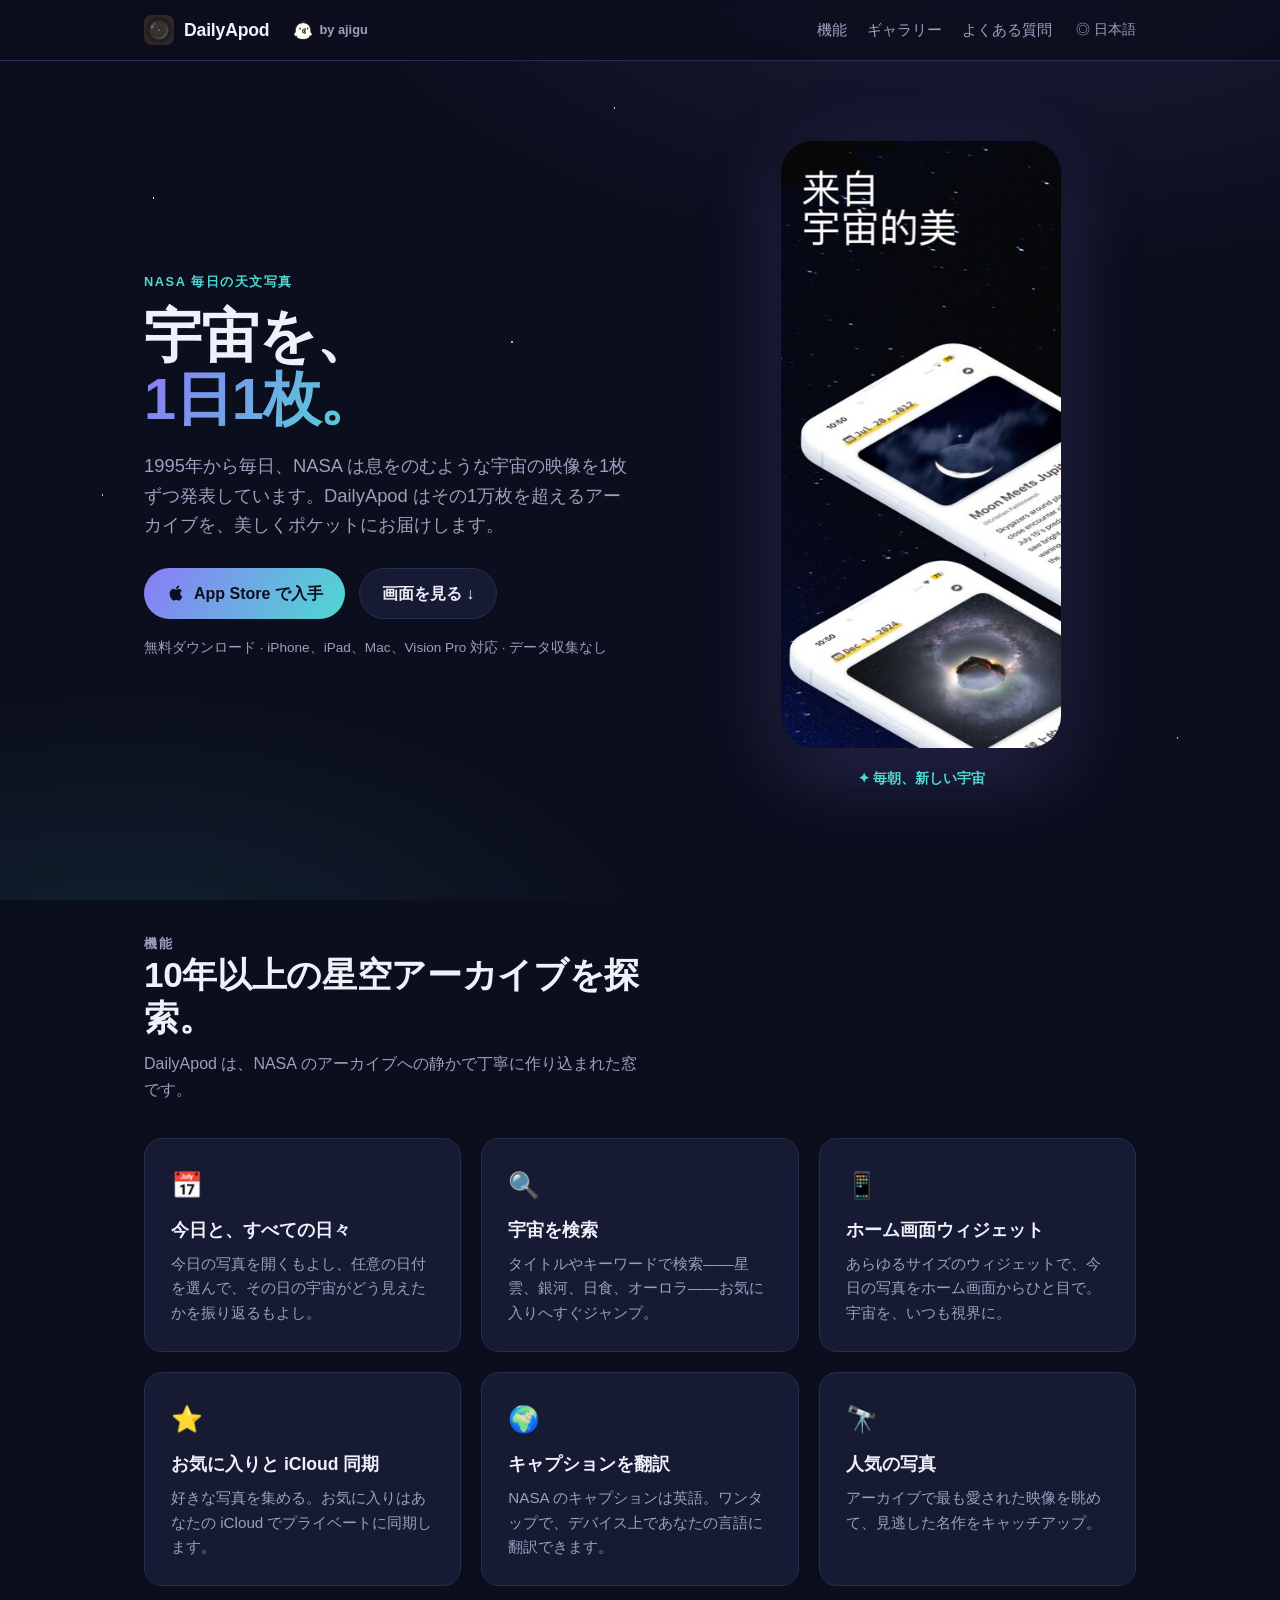
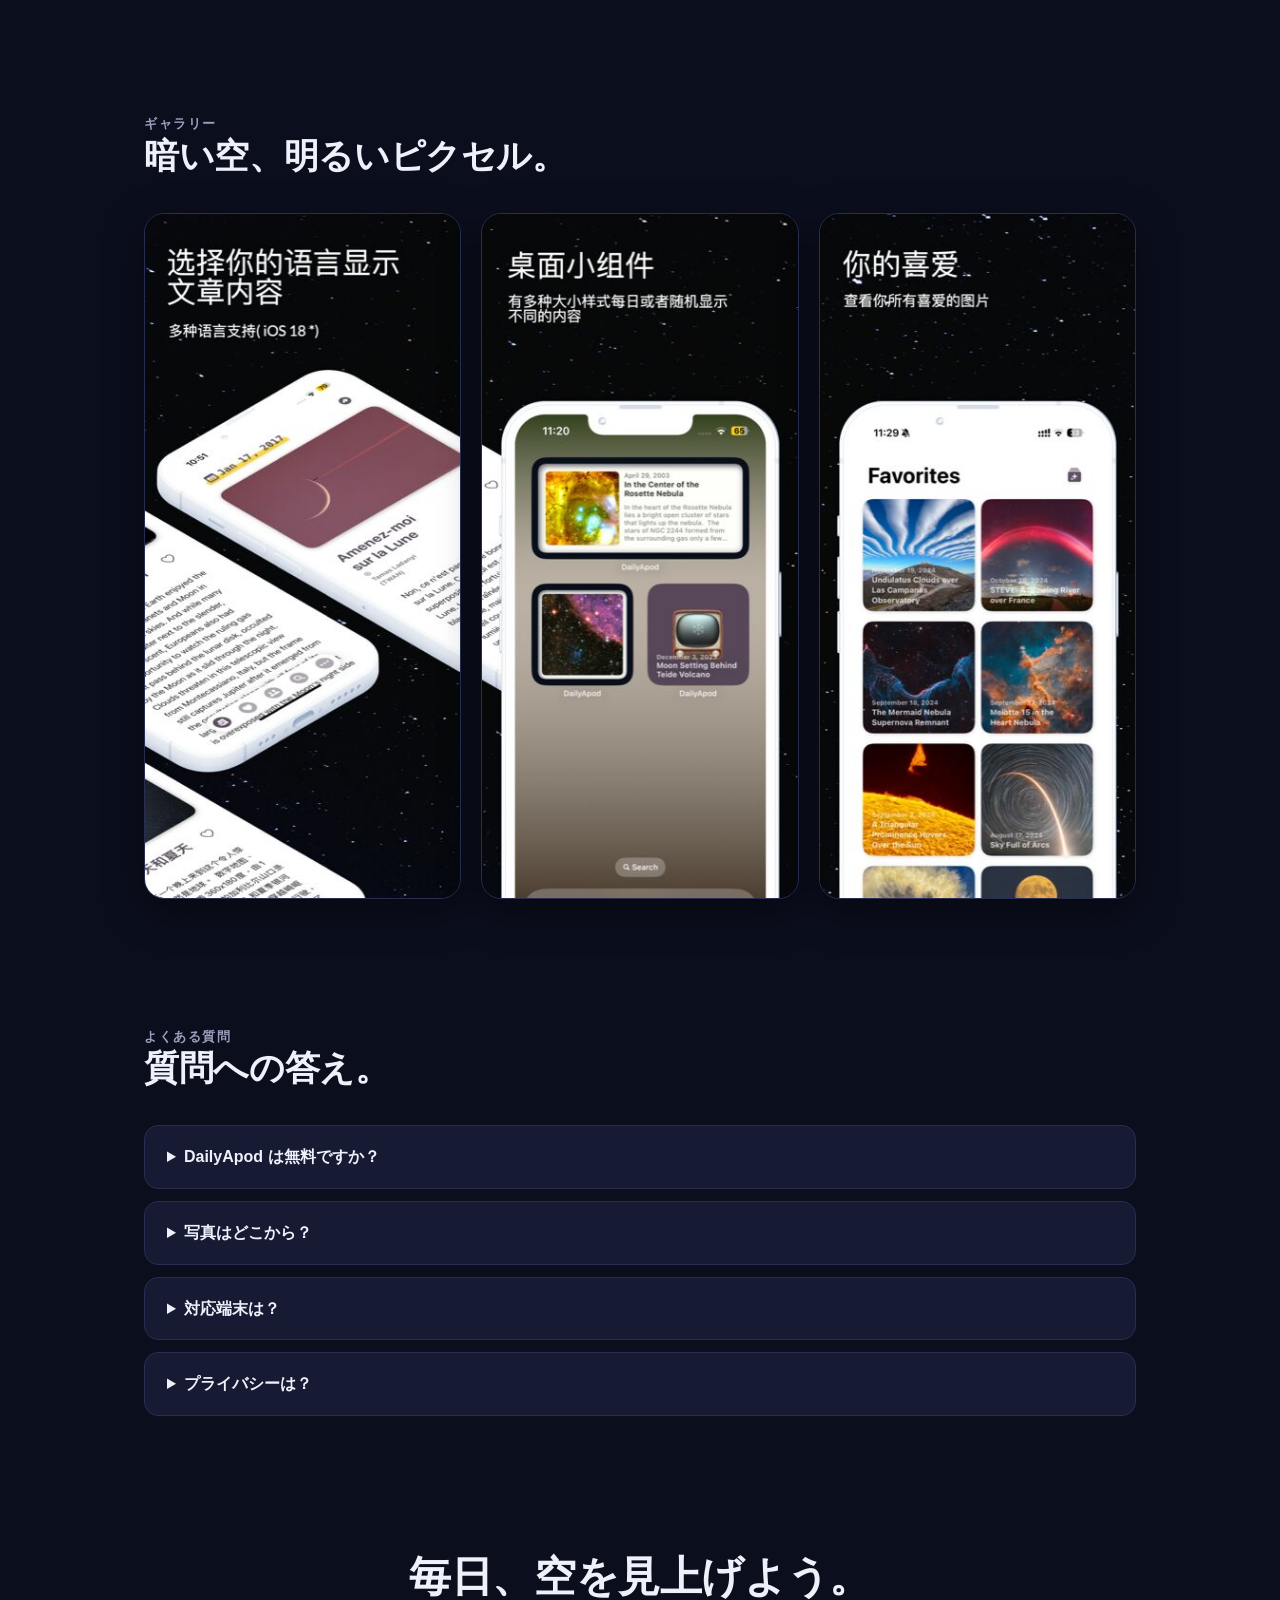
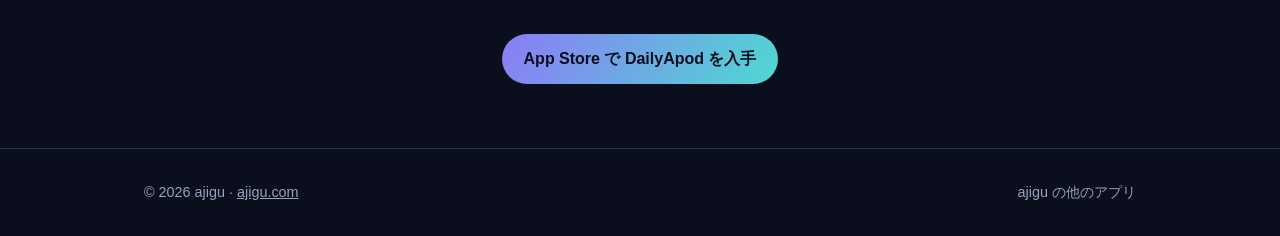
==== ja/index.html @ 5c94f486 "Show by-ajigu icon only on small screens" ====
<!doctype html>
<html lang="ja" data-locale="ja">
<head>
  <meta charset="utf-8">
  <meta name="viewport" content="width=device-width, initial-scale=1">
  <meta name="theme-color" content="#0b0e1d">
  <meta name="description" content="DailyApod は NASA の每日天文写真を iPhone にもたらします。宇宙の驚異を閲覧、検索、お気に入り収集、ホーム画面ウィジェット。">
  <meta property="og:title" content="DailyApod — 宇宙を、1日1枚。">
  <meta property="og:description" content="NASA の每日天文写真を、美しく iPhone へ。閲覧、検索、収集、ウィジェットで宇宙を身近に。">
  <meta property="og:image" content="https://dailyapod.ajigu.com/assets/app-icon.png">
  <meta property="og:type" content="website">
  <meta property="og:url" content="https://dailyapod.ajigu.com/ja/">
  <meta property="og:locale" content="ja_JP">
  <title>DailyApod — 宇宙を、1日1枚。</title>
  <link rel="icon" href="/assets/app-icon.png">
  <link rel="stylesheet" href="/styles.css?v=5">
  <link rel="canonical" href="https://dailyapod.ajigu.com/ja/">
  <link rel="alternate" hreflang="en" href="https://dailyapod.ajigu.com/">
  <link rel="alternate" hreflang="zh-Hans" href="https://dailyapod.ajigu.com/zh-hans/">
  <link rel="alternate" hreflang="ja" href="https://dailyapod.ajigu.com/ja/">
  <link rel="alternate" hreflang="x-default" href="https://dailyapod.ajigu.com/">
</head>
<body>
  <div class="stars" aria-hidden="true"></div>
  <header class="site-header">
    <nav class="nav site-shell" aria-label="メインナビゲーション">
      <a class="brand" href="/ja/" aria-label="DailyApod ホーム">
        <img src="/assets/app-icon.png" alt="">
        <span>DailyApod</span>
      </a>
      <a class="by-ajigu" href="https://ajigu.com/ja/"><img src="/assets/ajigu-logo.png" alt="">by ajigu</a>
      <div class="nav-links">
        <a href="#features">機能</a>
        <a href="#gallery">ギャラリー</a>
        <a href="#faq">よくある質問</a>
      </div>
      <details class="language-switcher">
        <summary aria-label="言語を選択"><span aria-hidden="true">◎</span> 日本語</summary>
        <div class="language-menu">
          <a data-language="en" href="/" lang="en">English</a>
          <a data-language="zh-Hans" href="/zh-hans/" lang="zh-Hans">简体中文</a>
          <a data-language="ja" href="/ja/" lang="ja" aria-current="page">日本語</a>
        </div>
      </details>
    </nav>
  </header>

  <main>
    <section class="hero site-shell">
      <div>
        <p class="eyebrow">NASA 毎日の天文写真</p>
        <h1>宇宙を、<br><span class="gradient-word">1日1枚。</span></h1>
        <p class="hero-copy">1995年から毎日、NASA は息をのむような宇宙の映像を1枚ずつ発表しています。DailyApod はその1万枚を超えるアーカイブを、美しくポケットにお届けします。</p>
        <div class="hero-actions">
          <a class="button primary" href="https://apps.apple.com/app/id1573247808">
            <svg viewBox="0 0 24 24" width="20" height="20" fill="currentColor" aria-hidden="true"><path d="M17.05 20.28c-.98.95-2.05.86-3.08.41-1.09-.47-2.09-.48-3.24 0-1.44.62-2.2.44-3.06-.41C2.79 15.25 3.51 7.59 9.05 7.31c1.35.07 2.29.74 3.08.8 1.18-.24 2.31-.93 3.57-.84 1.51.12 2.65.72 3.4 1.8-3.12 1.87-2.38 5.98.48 7.13-.57 1.5-1.31 2.99-2.53 4.08zM12.03 7.25c-.15-2.23 1.66-4.07 3.74-4.25.29 2.58-2.34 4.5-3.74 4.25z"/></svg>
            App Store で入手
          </a>
          <a class="button" href="#gallery">画面を見る ↓</a>
        </div>
        <p class="microcopy">無料ダウンロード · iPhone、iPad、Mac、Vision Pro 対応 · データ収集なし</p>
      </div>
      <div class="hero-art">
        <img class="phone" src="/assets/img/shot1.jpg" alt="今日の天文写真を表示する DailyApod" width="280">
        <span class="float-note">✦ 毎朝、新しい宇宙</span>
      </div>
    </section>

    <section class="section site-shell" id="features">
      <div class="section-heading">
        <p class="section-kicker">機能</p>
        <h2>10年以上の星空アーカイブを探索。</h2>
        <p>DailyApod は、NASA のアーカイブへの静かで丁寧に作り込まれた窓です。</p>
      </div>
      <div class="feature-grid">
        <article class="feature-card">
          <span class="feature-icon" aria-hidden="true">📅</span>
          <h3>今日と、すべての日々</h3>
          <p>今日の写真を開くもよし、任意の日付を選んで、その日の宇宙がどう見えたかを振り返るもよし。</p>
        </article>
        <article class="feature-card">
          <span class="feature-icon" aria-hidden="true">🔍</span>
          <h3>宇宙を検索</h3>
          <p>タイトルやキーワードで検索——星雲、銀河、日食、オーロラ——お気に入りへすぐジャンプ。</p>
        </article>
        <article class="feature-card">
          <span class="feature-icon" aria-hidden="true">📱</span>
          <h3>ホーム画面ウィジェット</h3>
          <p>あらゆるサイズのウィジェットで、今日の写真をホーム画面からひと目で。宇宙を、いつも視界に。</p>
        </article>
        <article class="feature-card">
          <span class="feature-icon" aria-hidden="true">⭐</span>
          <h3>お気に入りと iCloud 同期</h3>
          <p>好きな写真を集める。お気に入りはあなたの iCloud でプライベートに同期します。</p>
        </article>
        <article class="feature-card">
          <span class="feature-icon" aria-hidden="true">🌍</span>
          <h3>キャプションを翻訳</h3>
          <p>NASA のキャプションは英語。ワンタップで、デバイス上であなたの言語に翻訳できます。</p>
        </article>
        <article class="feature-card">
          <span class="feature-icon" aria-hidden="true">🔭</span>
          <h3>人気の写真</h3>
          <p>アーカイブで最も愛された映像を眺めて、見逃した名作をキャッチアップ。</p>
        </article>
      </div>
    </section>

    <section class="section site-shell" id="gallery">
      <div class="section-heading">
        <p class="section-kicker">ギャラリー</p>
        <h2>暗い空、明るいピクセル。</h2>
      </div>
      <div class="shot-row">
        <img src="/assets/img/shot2.jpg" alt="DailyApod 毎日の写真詳細" loading="lazy">
        <img src="/assets/img/shot3.jpg" alt="DailyApod アーカイブと日付選択" loading="lazy">
        <img src="/assets/img/shot4.jpg" alt="DailyApod お気に入りコレクション" loading="lazy">
      </div>
    </section>

    <section class="section site-shell" id="faq">
      <div class="section-heading">
        <p class="section-kicker">よくある質問</p>
        <h2>質問への答え。</h2>
      </div>
      <div class="faq-list">
        <details>
          <summary>DailyApod は無料ですか？</summary>
          <p>はい——ダウンロードと毎日の写真の閲覧は無料です。DailyApod Pro（買い切りまたはサブスクリプション）で無制限のキャプション翻訳などの機能が追加されます。価格は App Store のページでご確認ください。</p>
        </details>
        <details>
          <summary>写真はどこから？</summary>
          <p>1995年から毎日発行されている NASA の毎日の天文写真（APOD）です。各画像は元のソースにリンクし、作者をクレジットします。</p>
        </details>
        <details>
          <summary>対応端末は？</summary>
          <p>iOS 16 以降の iPhone と iPad、さらに Mac と Apple Vision Pro でも動作します。ウィジェットには iOS 16+ が必要です。</p>
        </details>
        <details>
          <summary>プライバシーは？</summary>
          <p>DailyApod は個人データを収集しません。お気に入りはあなた自身の iCloud アカウントで同期し、翻訳はデバイス上で行われます。</p>
        </details>
      </div>
    </section>

    <section class="section site-shell cta">
      <h2>毎日、空を見上げよう。</h2>
      <a class="button primary" href="https://apps.apple.com/app/id1573247808">App Store で DailyApod を入手</a>
    </section>
  </main>

  <footer class="site-footer">
    <div class="site-shell footer-inner">
      <p>© 2026 ajigu · <a href="https://ajigu.com/ja/">ajigu.com</a></p>
      <div class="footer-links">
        <a href="https://ajigu.com/ja/">ajigu の他のアプリ</a>
      </div>
    </div>
  </footer>
</body>
</html>
---- styles.css ----
:root {
  --bg: #0b0e1d;
  --bg-soft: #11152b;
  --ink: #eef0fa;
  --muted: #9aa0bd;
  --card: #161b33;
  --line: #272e52;
  --accent: #8b7cf6;
  --accent-2: #4fd8d2;
  --radius: 18px;
}

* { box-sizing: border-box; }

html { scroll-behavior: smooth; }

body {
  margin: 0;
  background: var(--bg);
  color: var(--ink);
  font-family: -apple-system, BlinkMacSystemFont, "Segoe UI", "Helvetica Neue", "PingFang SC", "Hiragino Sans GB", "Noto Sans CJK SC", sans-serif;
  line-height: 1.6;
  -webkit-font-smoothing: antialiased;
  position: relative;
  overflow-x: hidden;
}

/* Star field */
.stars {
  position: fixed;
  inset: 0;
  z-index: -1;
  background:
    radial-gradient(1.5px 1.5px at 12% 22%, rgba(255,255,255,.9) 50%, transparent 51%),
    radial-gradient(1px 1px at 30% 70%, rgba(255,255,255,.6) 50%, transparent 51%),
    radial-gradient(1.5px 1.5px at 48% 12%, rgba(255,255,255,.8) 50%, transparent 51%),
    radial-gradient(1px 1px at 62% 45%, rgba(255,255,255,.5) 50%, transparent 51%),
    radial-gradient(2px 2px at 75% 18%, rgba(255,255,255,.9) 50%, transparent 51%),
    radial-gradient(1px 1px at 85% 60%, rgba(255,255,255,.6) 50%, transparent 51%),
    radial-gradient(1.5px 1.5px at 92% 82%, rgba(255,255,255,.7) 50%, transparent 51%),
    radial-gradient(1px 1px at 18% 88%, rgba(255,255,255,.5) 50%, transparent 51%),
    radial-gradient(1px 1px at 55% 90%, rgba(255,255,255,.5) 50%, transparent 51%),
    radial-gradient(1.5px 1.5px at 40% 38%, rgba(255,255,255,.7) 50%, transparent 51%),
    radial-gradient(2px 2px at 8% 55%, rgba(255,255,255,.8) 50%, transparent 51%),
    radial-gradient(1px 1px at 70% 78%, rgba(255,255,255,.5) 50%, transparent 51%),
    radial-gradient(1200px 600px at 80% -10%, rgba(139,124,246,.14), transparent 60%),
    radial-gradient(900px 500px at 10% 110%, rgba(79,216,210,.10), transparent 60%),
    var(--bg);
}

.site-shell { max-width: 1040px; margin: 0 auto; padding: 0 24px; }
a { color: inherit; }

/* Header */
.site-header {
  position: sticky;
  top: 0;
  z-index: 10;
  background: color-mix(in srgb, var(--bg) 82%, transparent);
  backdrop-filter: blur(10px);
  border-bottom: 1px solid var(--line);
}
.by-ajigu {
  display: inline-flex;
  align-items: center;
  gap: 6px;
  text-decoration: none;
  font-size: 0.8rem;
  font-weight: 600;
  color: var(--muted);
  white-space: nowrap;
}
.by-ajigu img { width: 20px; height: 20px; border-radius: 50%; }
.by-ajigu:hover { color: var(--ink); }

.nav { display: flex; align-items: center; gap: 24px; height: 60px; }
.brand {
  display: flex; align-items: center; gap: 10px;
  font-weight: 700; font-size: 1.1rem; text-decoration: none; letter-spacing: -0.01em;
}
.brand img { width: 30px; height: 30px; border-radius: 8px; }
.nav-links { display: flex; gap: 20px; margin-left: auto; }
.nav-links a { text-decoration: none; font-size: 0.95rem; color: var(--muted); }
.nav-links a:hover { color: var(--ink); }

.language-switcher { position: relative; font-size: 0.9rem; }
.language-switcher summary { cursor: pointer; list-style: none; color: var(--muted); white-space: nowrap; }
.language-switcher summary::-webkit-details-marker { display: none; }
.language-menu {
  position: absolute; right: 0; top: calc(100% + 8px);
  background: var(--card); border: 1px solid var(--line); border-radius: 12px;
  padding: 6px; display: flex; flex-direction: column; min-width: 140px;
  box-shadow: 0 8px 24px rgba(0,0,0,.4);
}
.language-menu a { padding: 6px 12px; border-radius: 8px; text-decoration: none; color: var(--muted); }
.language-menu a:hover { background: var(--bg); color: var(--ink); }
.language-menu a[aria-current="page"] { color: var(--accent-2); font-weight: 600; }

/* Hero */
.hero {
  display: grid; grid-template-columns: minmax(0, 1.2fr) minmax(0, 1fr); gap: 48px;
  align-items: center; padding-top: 80px; padding-bottom: 80px;
}
.eyebrow {
  text-transform: uppercase; letter-spacing: .12em; font-size: .8rem;
  font-weight: 600; color: var(--accent-2); margin: 0 0 12px;
}
h1 { font-size: clamp(2.4rem, 5vw, 3.6rem); line-height: 1.1; letter-spacing: -.02em; margin: 0 0 20px; }
.gradient-word {
  background: linear-gradient(120deg, var(--accent), var(--accent-2));
  -webkit-background-clip: text; background-clip: text; color: transparent;
}
.hero-copy { font-size: 1.15rem; color: var(--muted); max-width: 48ch; margin: 0 0 28px; }
.hero-actions { display: flex; gap: 14px; flex-wrap: wrap; }

.button {
  display: inline-flex; align-items: center; gap: 8px;
  padding: 12px 22px; border-radius: 999px; text-decoration: none;
  font-weight: 600; border: 1px solid var(--line); background: var(--card); color: var(--ink);
}
.button:hover { border-color: var(--accent); }
.button.primary {
  background: linear-gradient(120deg, var(--accent), var(--accent-2));
  color: #0b0e1d; border: none;
}
.button.primary:hover { opacity: .92; }

.microcopy { margin: 18px 0 0; font-size: .85rem; color: var(--muted); }

.hero-art { display: flex; flex-direction: column; align-items: center; gap: 20px; }
.phone {
  width: 280px; border-radius: 32px;
  box-shadow: 0 24px 80px rgba(139,124,246,.25), 0 8px 24px rgba(0,0,0,.5);
}
.float-note { font-size: .85rem; color: var(--accent-2); font-weight: 600; }

/* Sections */
.section { padding: 64px 0; }

.section.site-shell { padding: 64px 24px; }
.section-heading { max-width: 56ch; margin-bottom: 36px; }
.section-kicker {
  text-transform: uppercase; letter-spacing: .12em; font-size: .8rem;
  font-weight: 600; color: var(--accent); margin: 0 0 8px;
}
.section-heading h2 { font-size: clamp(1.6rem, 3vw, 2.2rem); letter-spacing: -.01em; margin: 0 0 12px; line-height: 1.2; }
.section-heading p { color: var(--muted); margin: 0; }

.feature-grid { display: grid; grid-template-columns: repeat(auto-fit, minmax(260px, 1fr)); gap: 20px; }
.feature-card { background: var(--card); border: 1px solid var(--line); border-radius: var(--radius); padding: 26px; }
.feature-icon { font-size: 1.6rem; display: block; margin-bottom: 10px; }
.feature-card h3 { margin: 0 0 8px; font-size: 1.1rem; }
.feature-card p { margin: 0; color: var(--muted); font-size: .95rem; }

/* Gallery */
.shot-row { display: grid; grid-template-columns: repeat(auto-fit, minmax(200px, 1fr)); gap: 20px; }
.shot-row img {
  width: 100%; border-radius: 20px; border: 1px solid var(--line);
  box-shadow: 0 12px 40px rgba(0,0,0,.4);
}

/* FAQ */
.faq-list { display: flex; flex-direction: column; gap: 12px; }
.faq-list details {
  background: var(--card); border: 1px solid var(--line);
  border-radius: 14px; padding: 18px 22px;
}
.faq-list summary { cursor: pointer; font-weight: 600; }
.faq-list summary::-webkit-details-marker { color: var(--accent); }
.faq-list p { margin: 12px 0 0; color: var(--muted); }

/* CTA */
.cta { text-align: center; padding-top: 48px; padding-bottom: 96px; }
.cta h2 { font-size: clamp(1.8rem, 4vw, 2.6rem); margin: 0 0 24px; letter-spacing: -.01em; }

/* Footer */
.site-footer { border-top: 1px solid var(--line); padding: 32px 0; }
.footer-inner { display: flex; justify-content: space-between; align-items: center; gap: 16px; flex-wrap: wrap; color: var(--muted); font-size: .9rem; }
.footer-inner p { margin: 0; }
.footer-links { display: flex; gap: 20px; }
.footer-links a { color: var(--muted); text-decoration: none; }
.footer-links a:hover { color: var(--ink); }

@media (max-width: 760px) {
  .hero { grid-template-columns: minmax(0, 1fr); padding-top: 48px; padding-bottom: 48px; }
  .hero-art { order: -1; }
  .nav-links { display: none; }
  .by-ajigu { margin-right: 0; font-size: 0; gap: 0; }
}
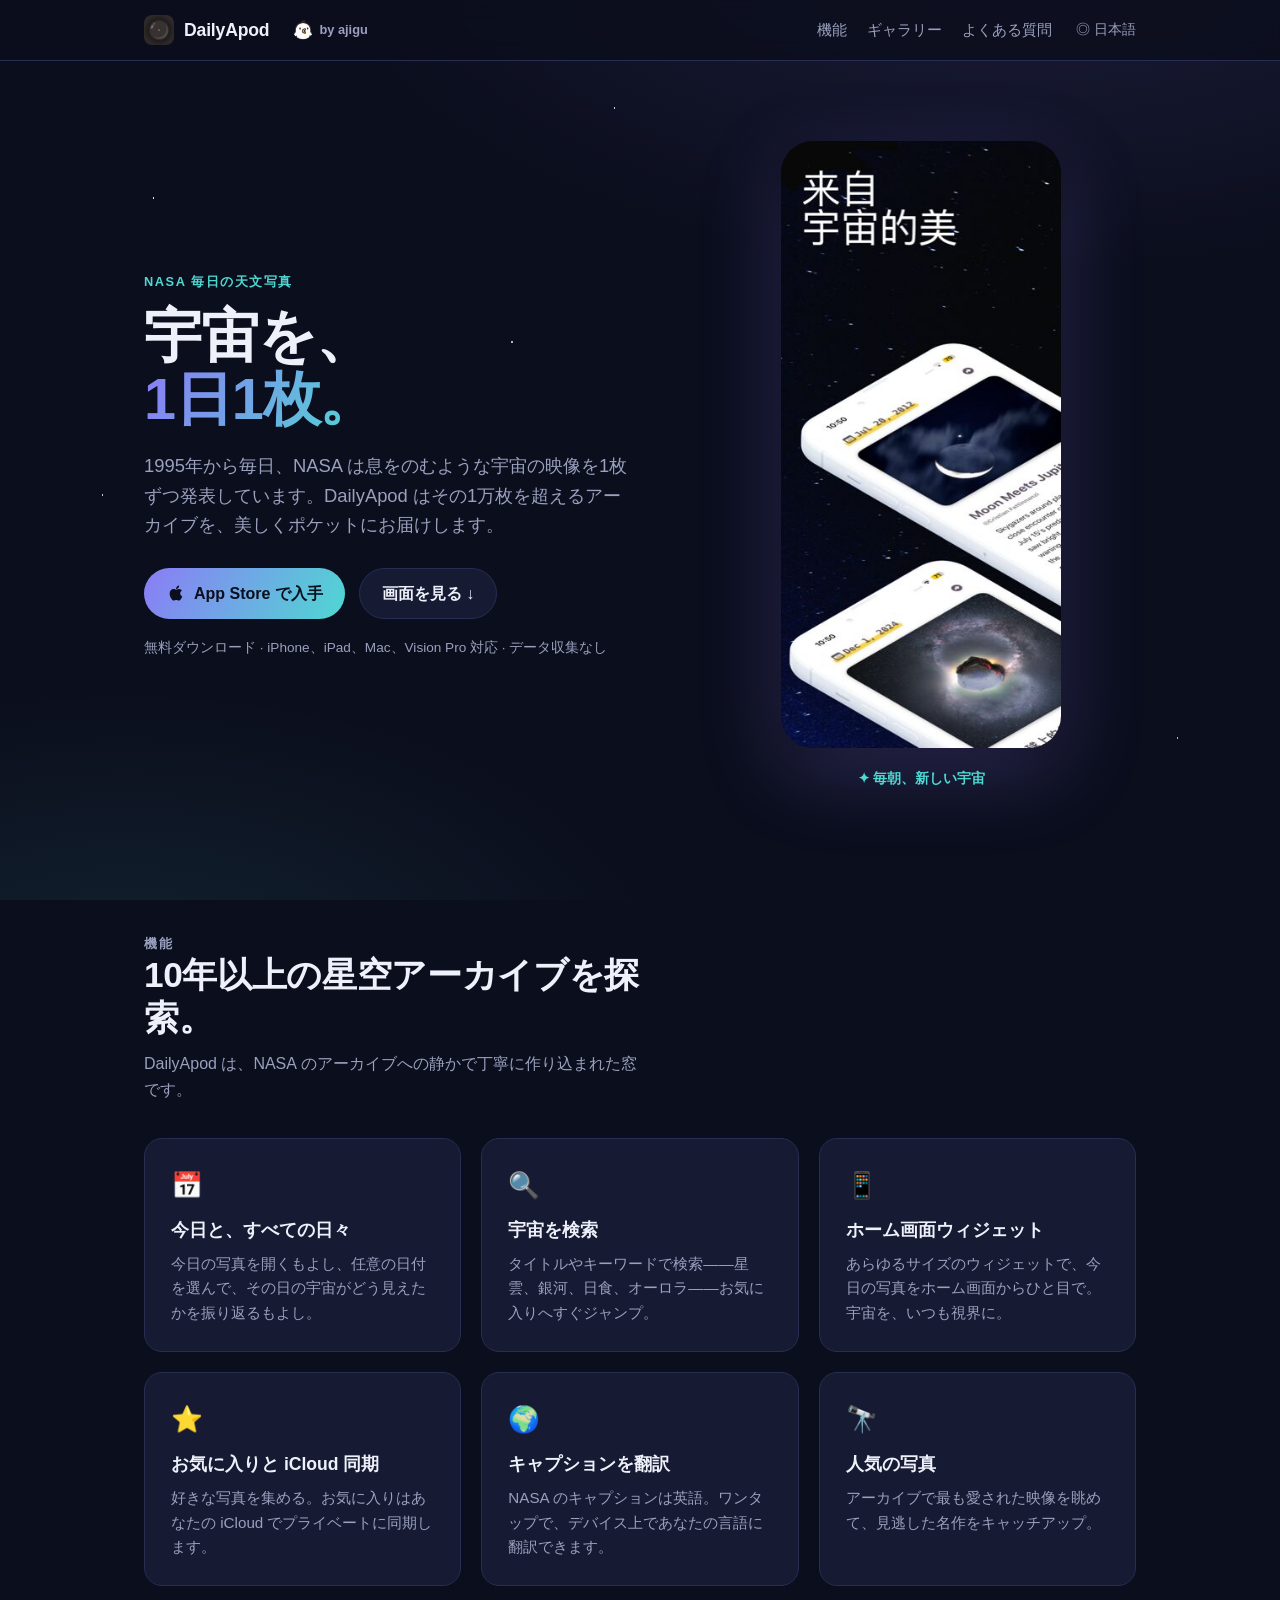
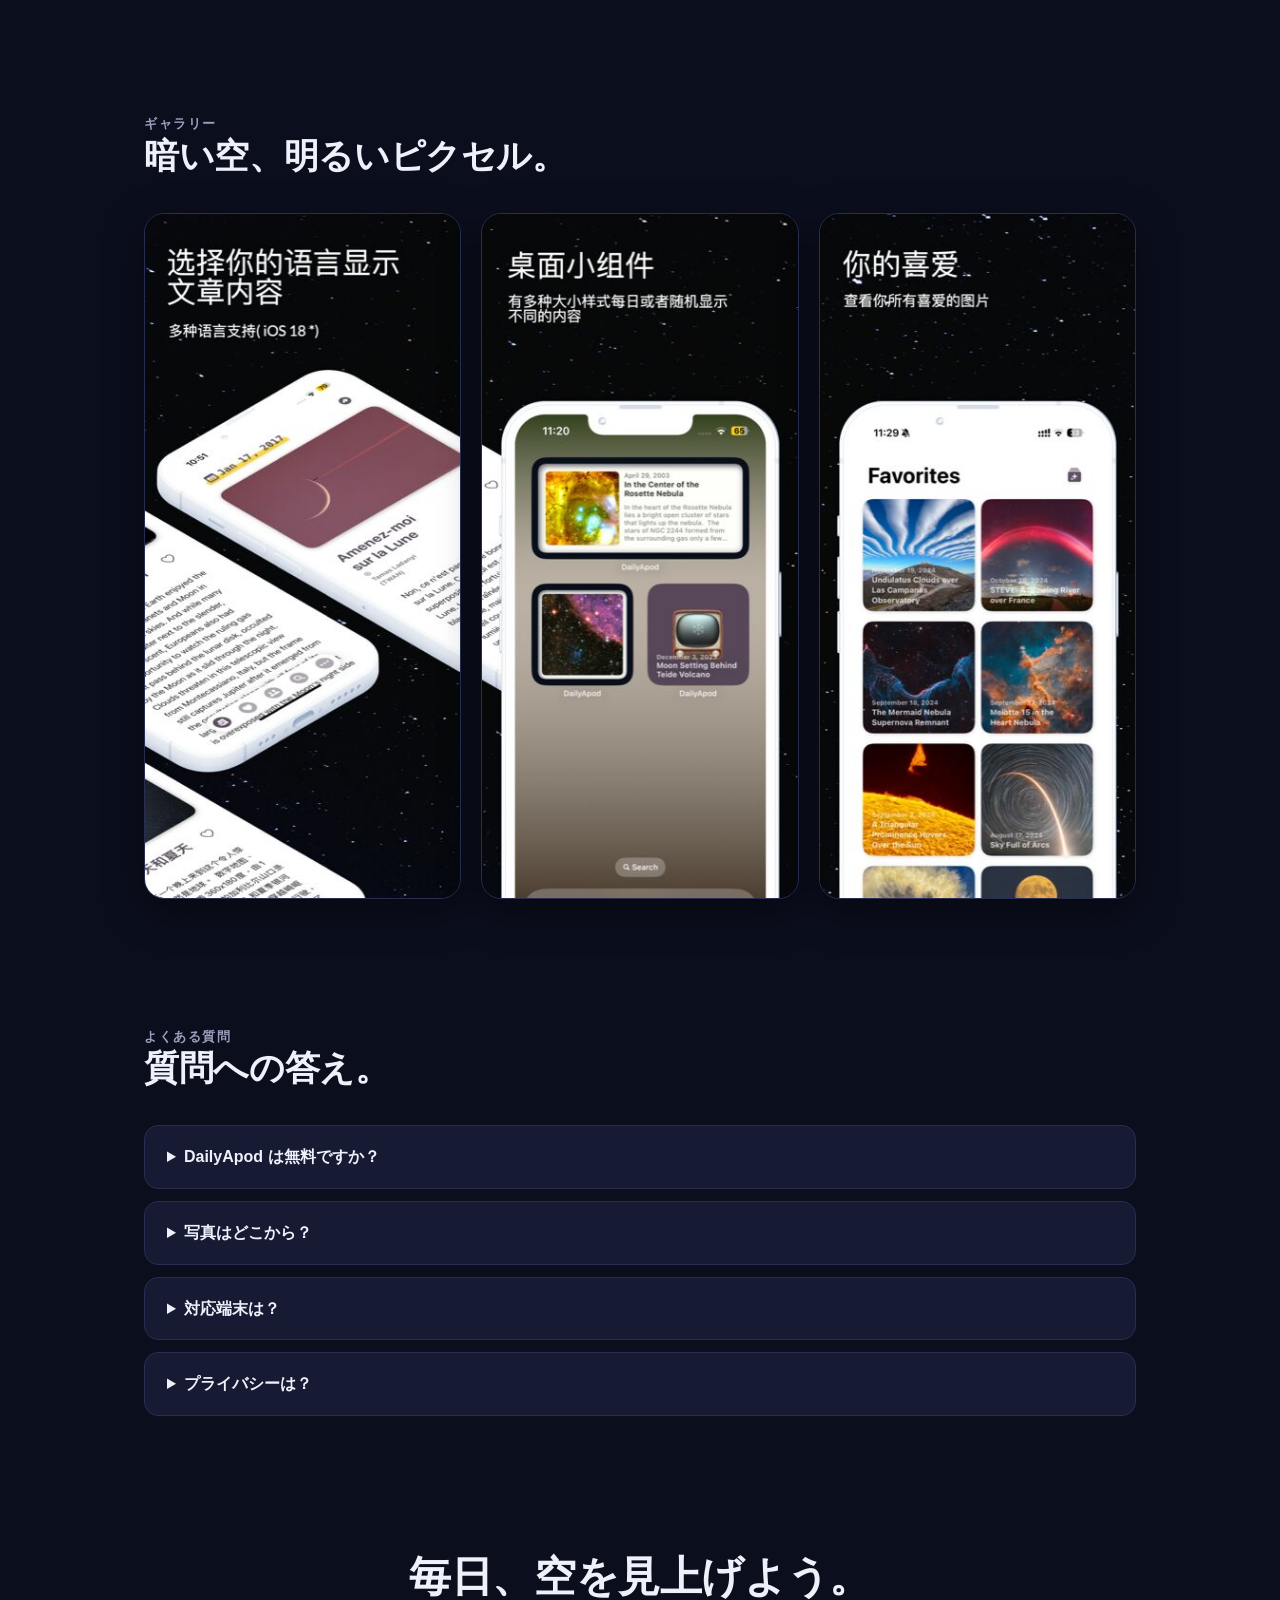
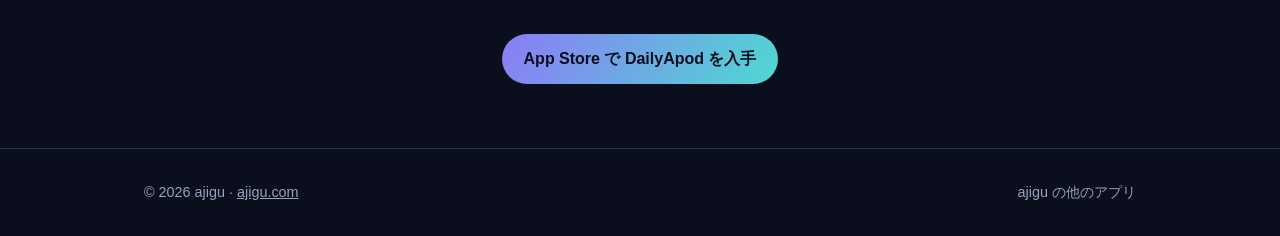
==== commit 809cfb05: "Add entrance, scroll-reveal, hover motion, and floating phone" ====
--- a/ja/index.html
+++ b/ja/index.html
@@ -13,7 +13,7 @@
   <meta property="og:locale" content="ja_JP">
   <title>DailyApod — 宇宙を、1日1枚。</title>
   <link rel="icon" href="/assets/app-icon.png">
-  <link rel="stylesheet" href="/styles.css?v=5">
+  <link rel="stylesheet" href="/styles.css?v=6">
   <link rel="canonical" href="https://dailyapod.ajigu.com/ja/">
   <link rel="alternate" hreflang="en" href="https://dailyapod.ajigu.com/">
   <link rel="alternate" hreflang="zh-Hans" href="https://dailyapod.ajigu.com/zh-hans/">
@@ -67,38 +67,38 @@
     </section>
 
     <section class="section site-shell" id="features">
-      <div class="section-heading">
+      <div class="section-heading reveal">
         <p class="section-kicker">機能</p>
         <h2>10年以上の星空アーカイブを探索。</h2>
         <p>DailyApod は、NASA のアーカイブへの静かで丁寧に作り込まれた窓です。</p>
       </div>
       <div class="feature-grid">
-        <article class="feature-card">
+        <article class="feature-card reveal">
           <span class="feature-icon" aria-hidden="true">📅</span>
           <h3>今日と、すべての日々</h3>
           <p>今日の写真を開くもよし、任意の日付を選んで、その日の宇宙がどう見えたかを振り返るもよし。</p>
         </article>
-        <article class="feature-card">
+        <article class="feature-card reveal">
           <span class="feature-icon" aria-hidden="true">🔍</span>
           <h3>宇宙を検索</h3>
           <p>タイトルやキーワードで検索——星雲、銀河、日食、オーロラ——お気に入りへすぐジャンプ。</p>
         </article>
-        <article class="feature-card">
+        <article class="feature-card reveal">
           <span class="feature-icon" aria-hidden="true">📱</span>
           <h3>ホーム画面ウィジェット</h3>
           <p>あらゆるサイズのウィジェットで、今日の写真をホーム画面からひと目で。宇宙を、いつも視界に。</p>
         </article>
-        <article class="feature-card">
+        <article class="feature-card reveal">
           <span class="feature-icon" aria-hidden="true">⭐</span>
           <h3>お気に入りと iCloud 同期</h3>
           <p>好きな写真を集める。お気に入りはあなたの iCloud でプライベートに同期します。</p>
         </article>
-        <article class="feature-card">
+        <article class="feature-card reveal">
           <span class="feature-icon" aria-hidden="true">🌍</span>
           <h3>キャプションを翻訳</h3>
           <p>NASA のキャプションは英語。ワンタップで、デバイス上であなたの言語に翻訳できます。</p>
         </article>
-        <article class="feature-card">
+        <article class="feature-card reveal">
           <span class="feature-icon" aria-hidden="true">🔭</span>
           <h3>人気の写真</h3>
           <p>アーカイブで最も愛された映像を眺めて、見逃した名作をキャッチアップ。</p>
@@ -107,11 +107,11 @@
     </section>
 
     <section class="section site-shell" id="gallery">
-      <div class="section-heading">
+      <div class="section-heading reveal">
         <p class="section-kicker">ギャラリー</p>
         <h2>暗い空、明るいピクセル。</h2>
       </div>
-      <div class="shot-row">
+      <div class="shot-row reveal">
         <img src="/assets/img/shot2.jpg" alt="DailyApod 毎日の写真詳細" loading="lazy">
         <img src="/assets/img/shot3.jpg" alt="DailyApod アーカイブと日付選択" loading="lazy">
         <img src="/assets/img/shot4.jpg" alt="DailyApod お気に入りコレクション" loading="lazy">
@@ -119,7 +119,7 @@
     </section>
 
     <section class="section site-shell" id="faq">
-      <div class="section-heading">
+      <div class="section-heading reveal">
         <p class="section-kicker">よくある質問</p>
         <h2>質問への答え。</h2>
       </div>
@@ -157,5 +157,6 @@
       </div>
     </div>
   </footer>
+  <script defer src="/reveal.js"></script>
 </body>
 </html>
--- a/styles.css
+++ b/styles.css
@@ -187,3 +187,42 @@
   .nav-links { display: none; }
   .by-ajigu { margin-right: 0; font-size: 0; gap: 0; }
 }
+
+/* Motion */
+:root { --ease-out-strong: cubic-bezier(0.23, 1, 0.32, 1); }
+
+@keyframes rise {
+  from { opacity: 0; transform: translateY(18px); }
+}
+
+.hero > * { animation: rise 0.6s var(--ease-out-strong) both; }
+.hero > .hero-art { animation-delay: 0.12s; }
+
+.reveal {
+  opacity: 0;
+  transform: translateY(18px);
+  transition: opacity 0.6s var(--ease-out-strong), transform 0.6s var(--ease-out-strong);
+}
+.reveal.is-visible { opacity: 1; transform: none; }
+
+@keyframes float {
+  to { transform: translateY(-10px); }
+}
+.phone { animation: float 6s ease-in-out infinite alternate; }
+
+@media (hover: hover) and (pointer: fine) {
+  .feature-card {
+    transition: transform 0.25s var(--ease-out-strong), box-shadow 0.25s var(--ease-out-strong), border-color 0.25s;
+  }
+  .feature-card:hover {
+    transform: translateY(-4px);
+    border-color: color-mix(in srgb, var(--accent) 45%, var(--line));
+    box-shadow: 0 12px 32px rgba(139, 124, 246, 0.18);
+  }
+}
+
+@media (prefers-reduced-motion: reduce) {
+  .hero > *, .phone { animation: none; }
+  .reveal { transition: opacity 0.2s ease; transform: none; }
+  .feature-card:hover { transform: none; }
+}
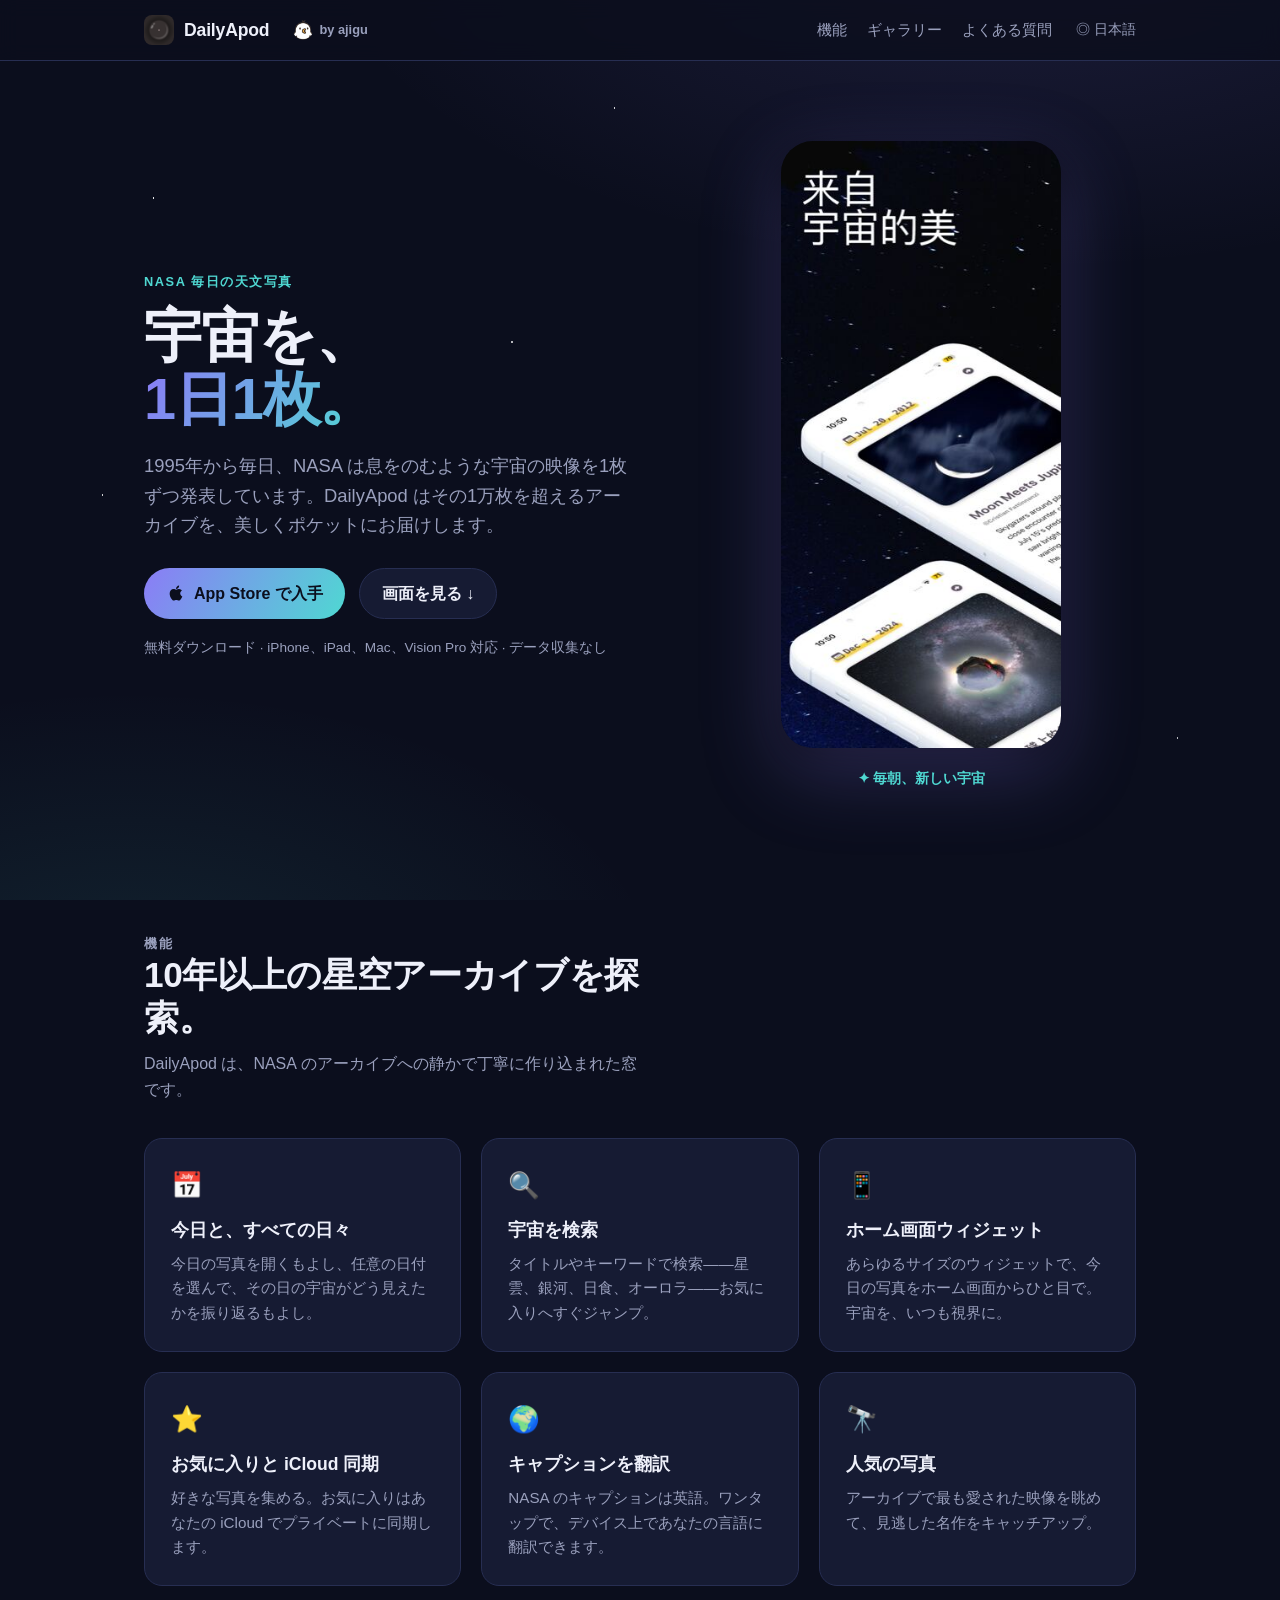
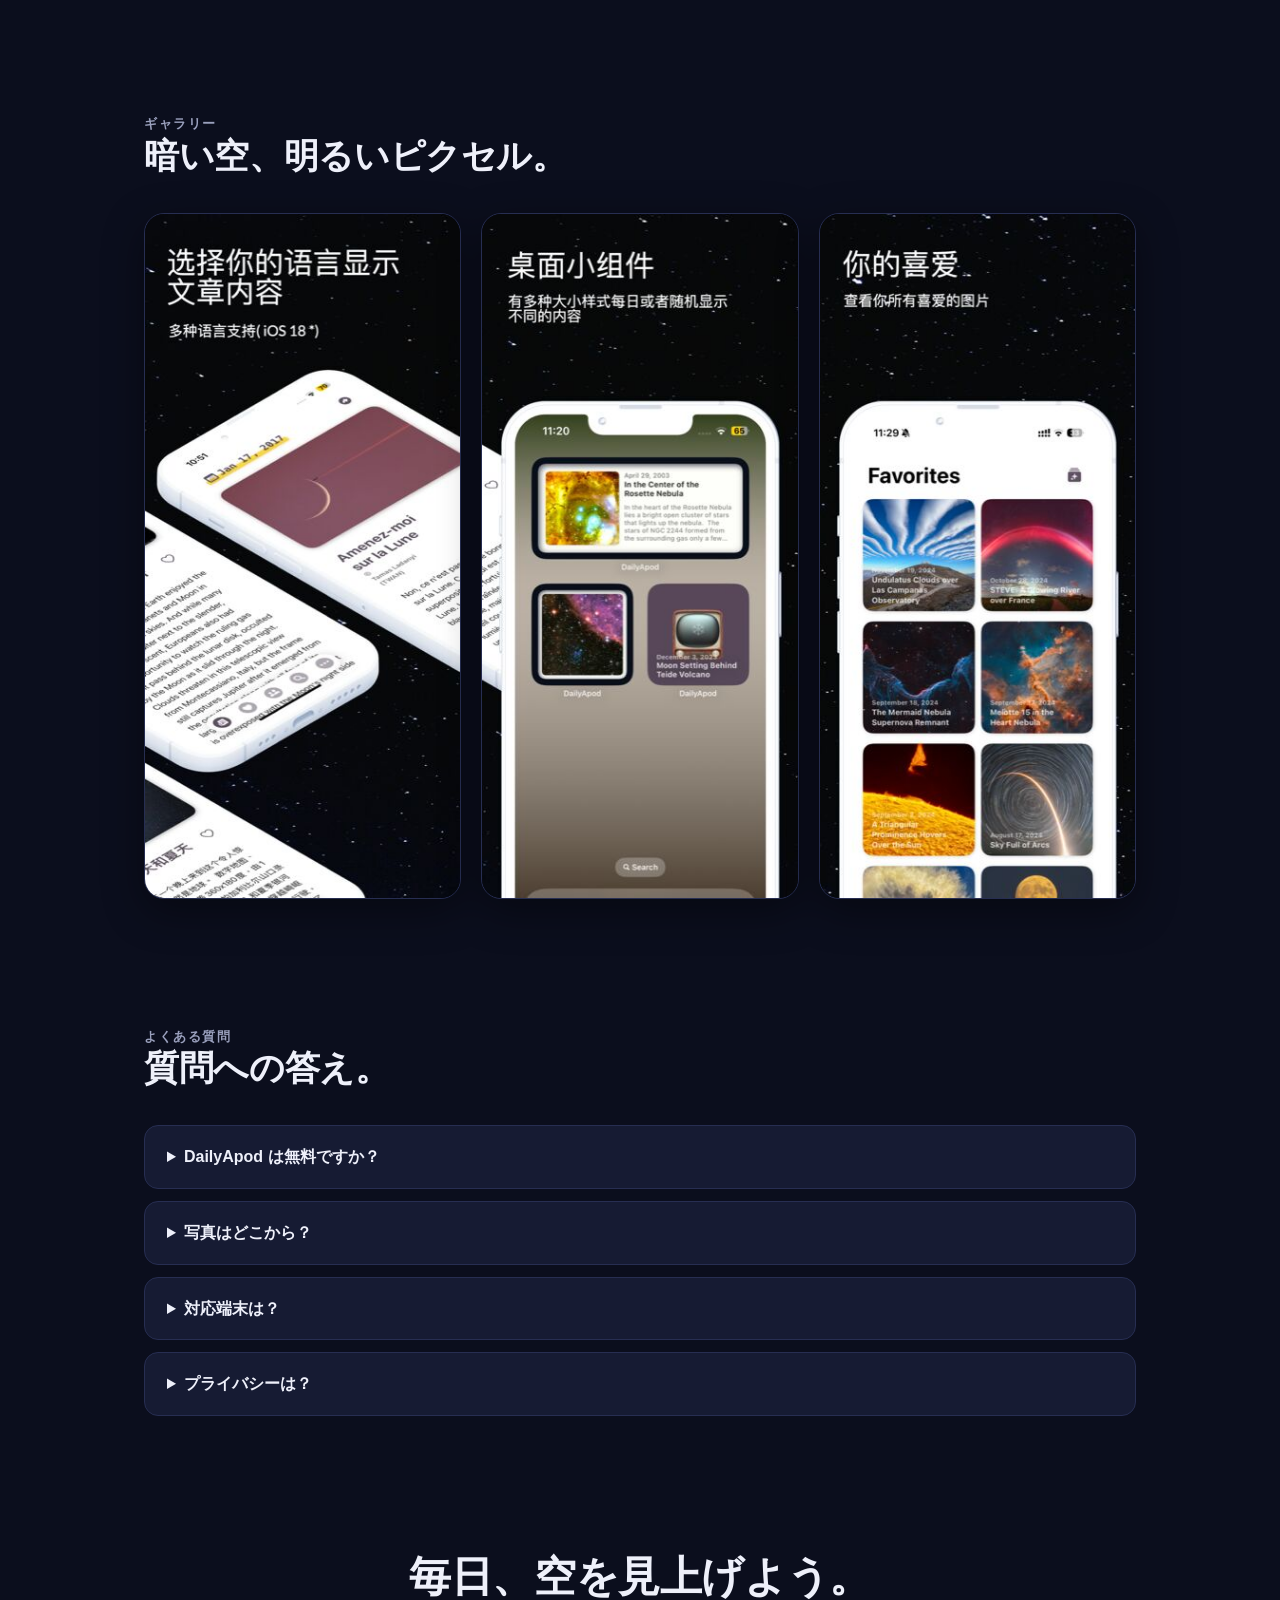
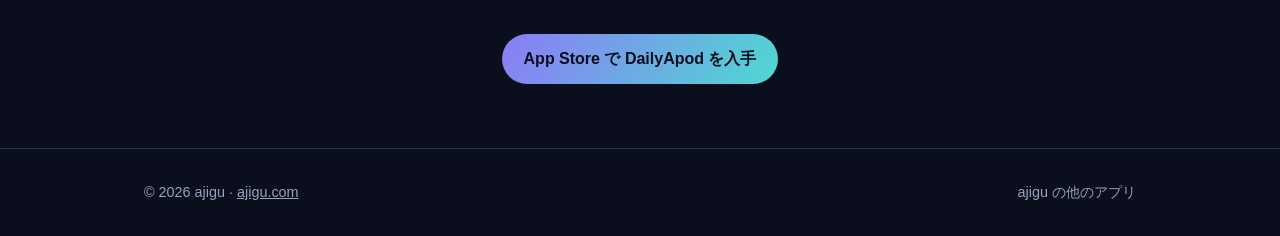
==== commit d55beabd: "Add FAQPage schema to existing FAQs" ====
--- a/ja/index.html
+++ b/ja/index.html
@@ -11,7 +11,7 @@
   <meta property="og:type" content="website">
   <meta property="og:url" content="https://dailyapod.ajigu.com/ja/">
   <meta property="og:locale" content="ja_JP">
-  <title>DailyApod — 宇宙を、1日1枚。</title>
+  <title>DailyApod — NASA の毎日の天文写真を楽しむ iPhone アプリ</title>
   <link rel="icon" href="/assets/app-icon.png">
   <link rel="stylesheet" href="/styles.css?v=6">
   <link rel="canonical" href="https://dailyapod.ajigu.com/ja/">
@@ -19,6 +19,11 @@
   <link rel="alternate" hreflang="zh-Hans" href="https://dailyapod.ajigu.com/zh-hans/">
   <link rel="alternate" hreflang="ja" href="https://dailyapod.ajigu.com/ja/">
   <link rel="alternate" hreflang="x-default" href="https://dailyapod.ajigu.com/">
+
+  <script type="application/ld+json">{"@context": "https://schema.org", "@type": "SoftwareApplication", "name": "DailyApod", "alternateName": ["天文写真アプリ", "APOD アプリ", "NASA 写真"], "operatingSystem": "iOS, iPadOS, macOS, visionOS", "applicationCategory": "MultimediaApplication", "description": "NASA の毎日の天文写真（APOD）を、美しく iPhone へ。閲覧、検索、お気に入り、ウィジェット対応。", "offers": {"@type": "Offer", "price": "0", "priceCurrency": "USD"}, "url": "https://dailyapod.ajigu.com/", "author": {"@type": "Organization", "name": "ajigu", "url": "https://ajigu.com/"}, "image": "https://dailyapod.ajigu.com/assets/app-icon.png"}</script>
+  <meta name="twitter:card" content="summary">
+
+  <script type="application/ld+json">{"@context": "https://schema.org", "@type": "FAQPage", "mainEntity": [{"@type": "Question", "name": "DailyApod は無料ですか？", "acceptedAnswer": {"@type": "Answer", "text": "はい——ダウンロードと毎日の写真の閲覧は無料です。Pro で無制限のキャプション翻訳などが追加されます。"}}, {"@type": "Question", "name": "写真はどこから？", "acceptedAnswer": {"@type": "Answer", "text": "1995年から毎日発行されている NASA の毎日の天文写真（APOD）です。各画像は作者をクレジットします。"}}, {"@type": "Question", "name": "対応端末は？", "acceptedAnswer": {"@type": "Answer", "text": "iOS 16 以降の iPhone と iPad、Mac と Apple Vision Pro でも動作します。"}}, {"@type": "Question", "name": "プライバシーは？", "acceptedAnswer": {"@type": "Answer", "text": "DailyApod は個人データを収集しません。お気に入りは自分の iCloud で同期し、翻訳はデバイス上で行われます。"}}]}</script>
 </head>
 <body>
   <div class="stars" aria-hidden="true"></div>
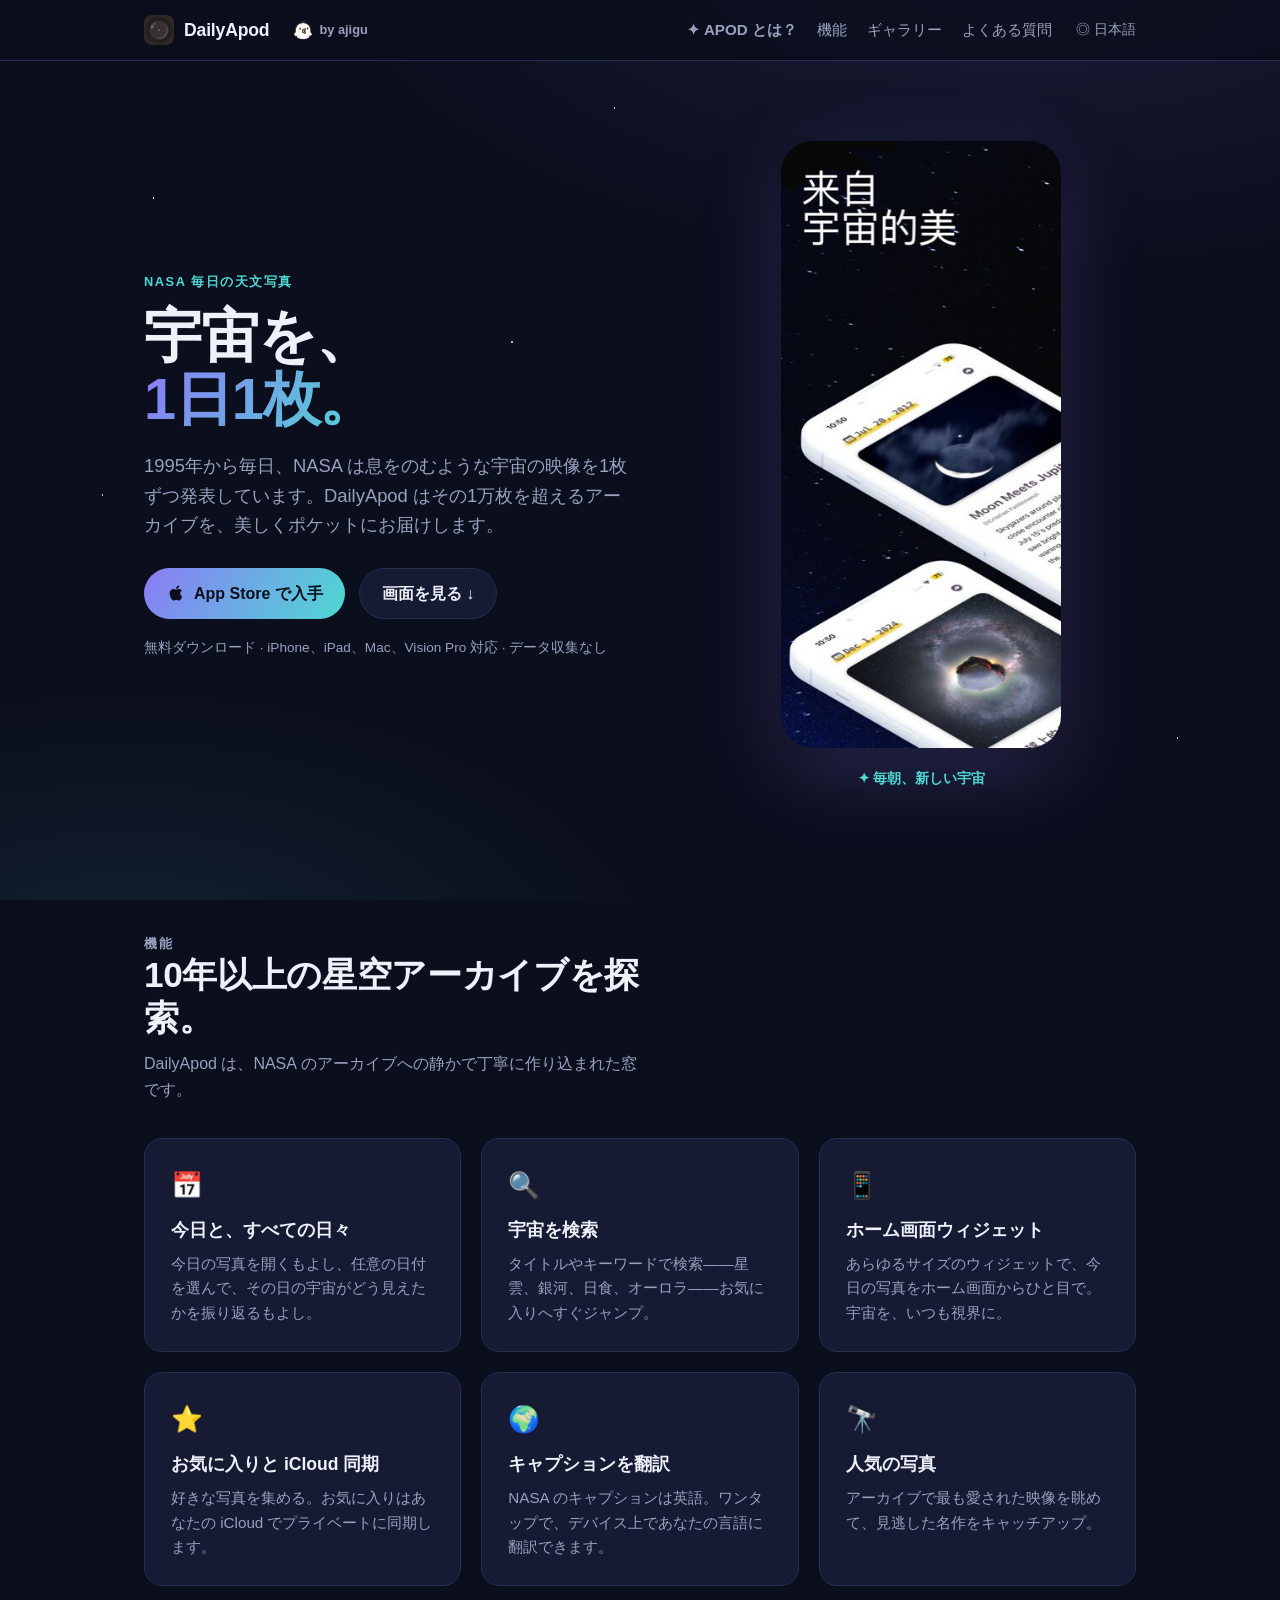
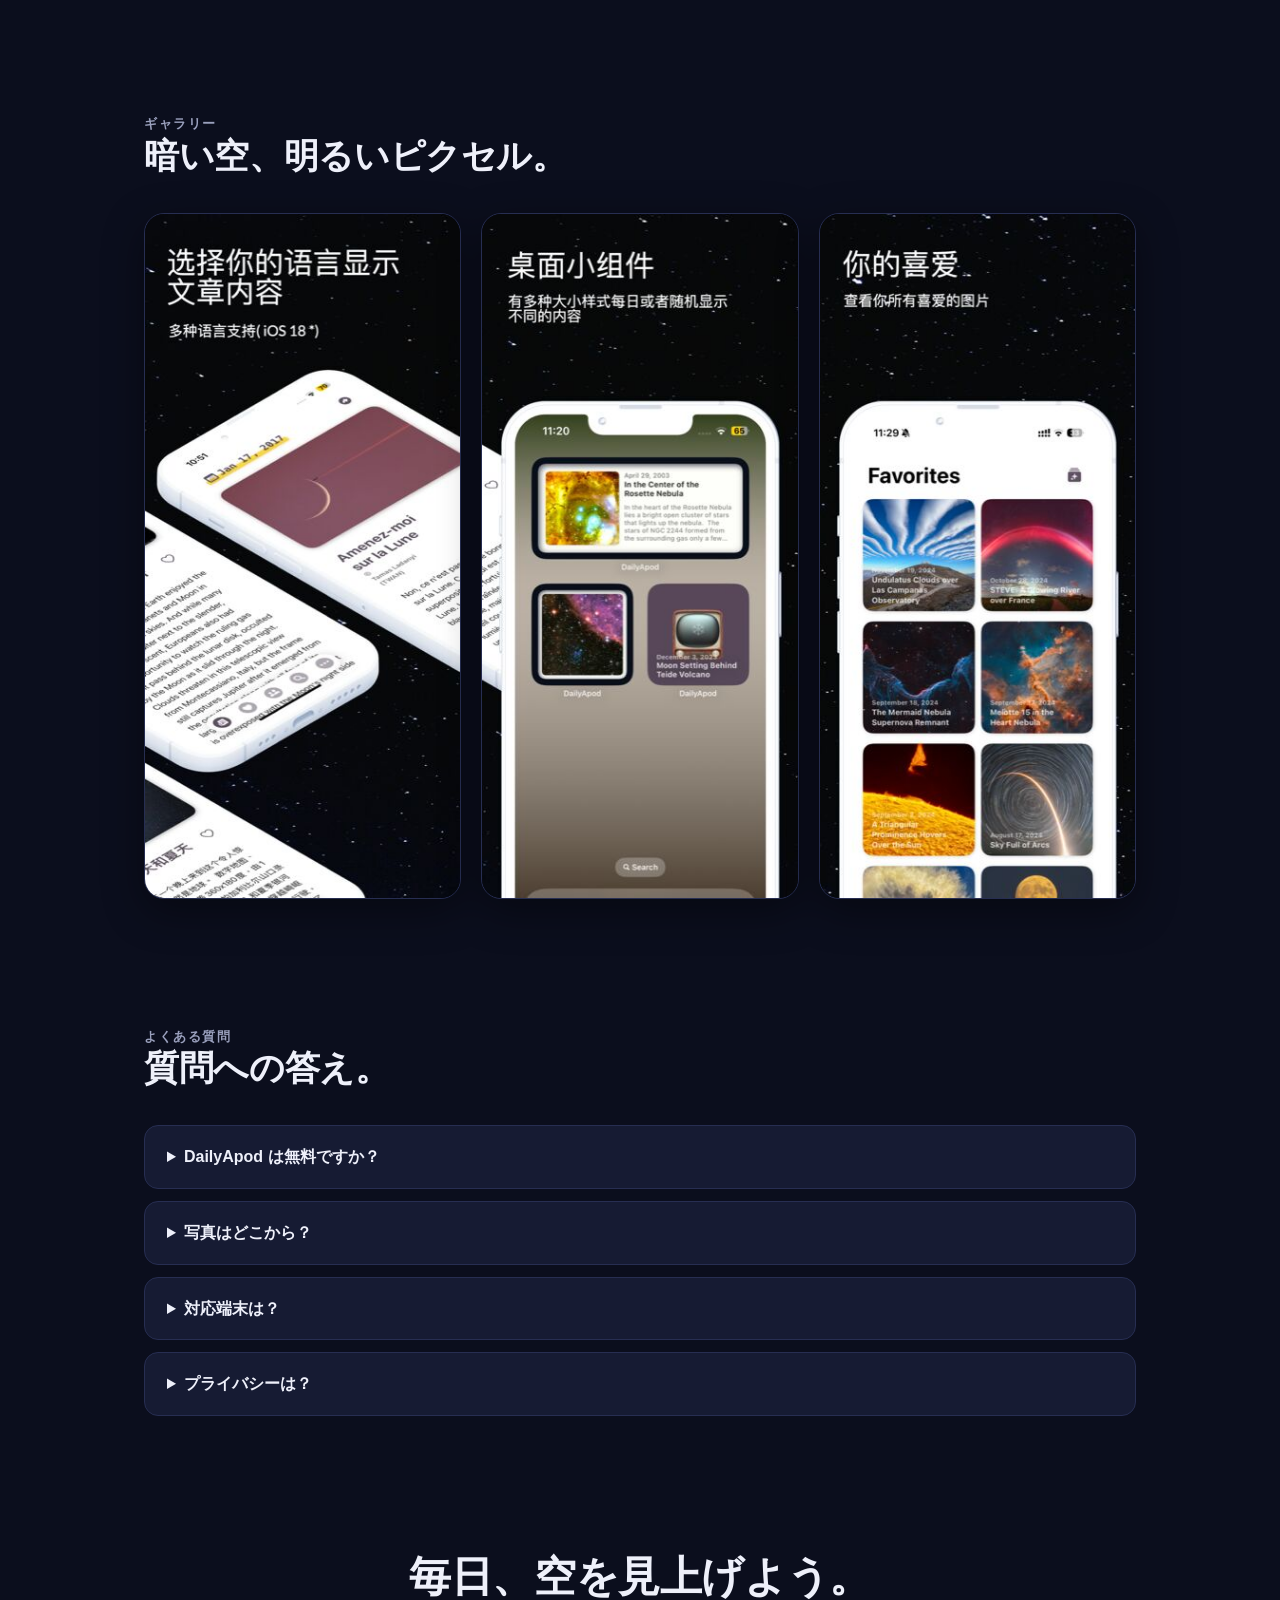
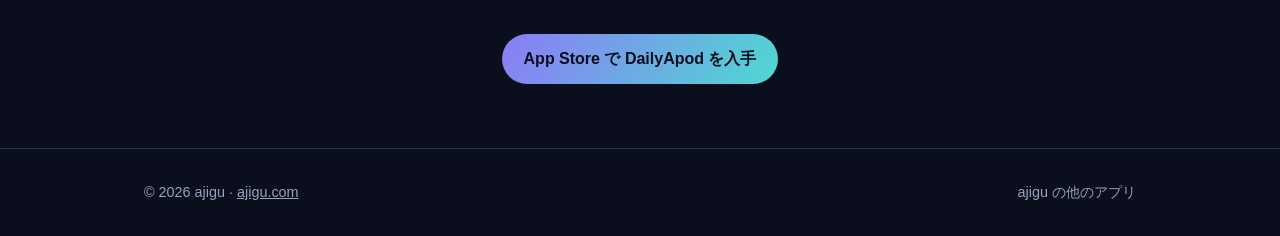
==== commit c8fe6232: "Add localized guide entry links and fix guide back-links" ====
--- a/ja/index.html
+++ b/ja/index.html
@@ -35,6 +35,7 @@
       </a>
       <a class="by-ajigu" href="https://ajigu.com/ja/"><img src="/assets/ajigu-logo.png" alt="">by ajigu</a>
       <div class="nav-links">
+        <a class="guide-link" href="/guides/what-is-apod/ja/">APOD とは？</a>
         <a href="#features">機能</a>
         <a href="#gallery">ギャラリー</a>
         <a href="#faq">よくある質問</a>
--- a/styles.css
+++ b/styles.css
@@ -226,3 +226,6 @@
   .reveal { transition: opacity 0.2s ease; transform: none; }
   .feature-card:hover { transform: none; }
 }
+
+.guide-link { color: var(--accent-2); font-weight: 600; }
+.guide-link::before { content: "✦ "; }
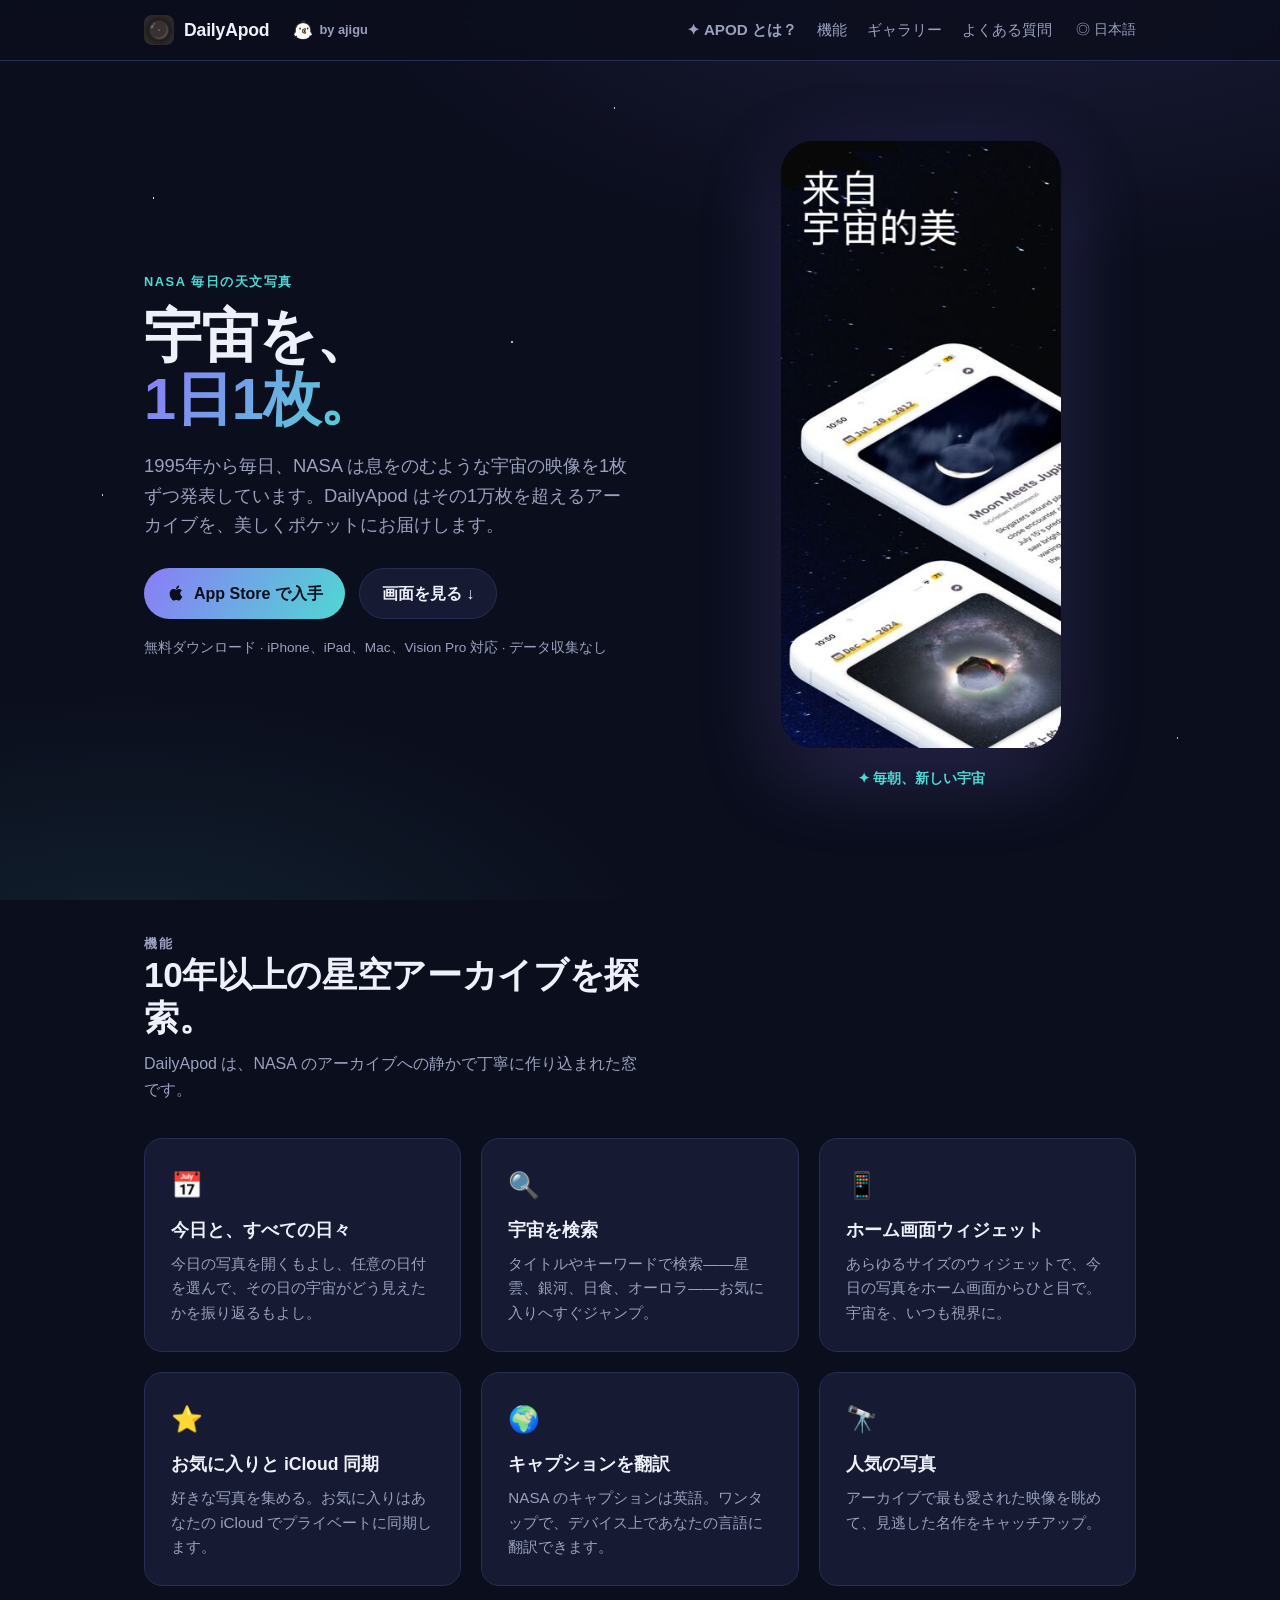
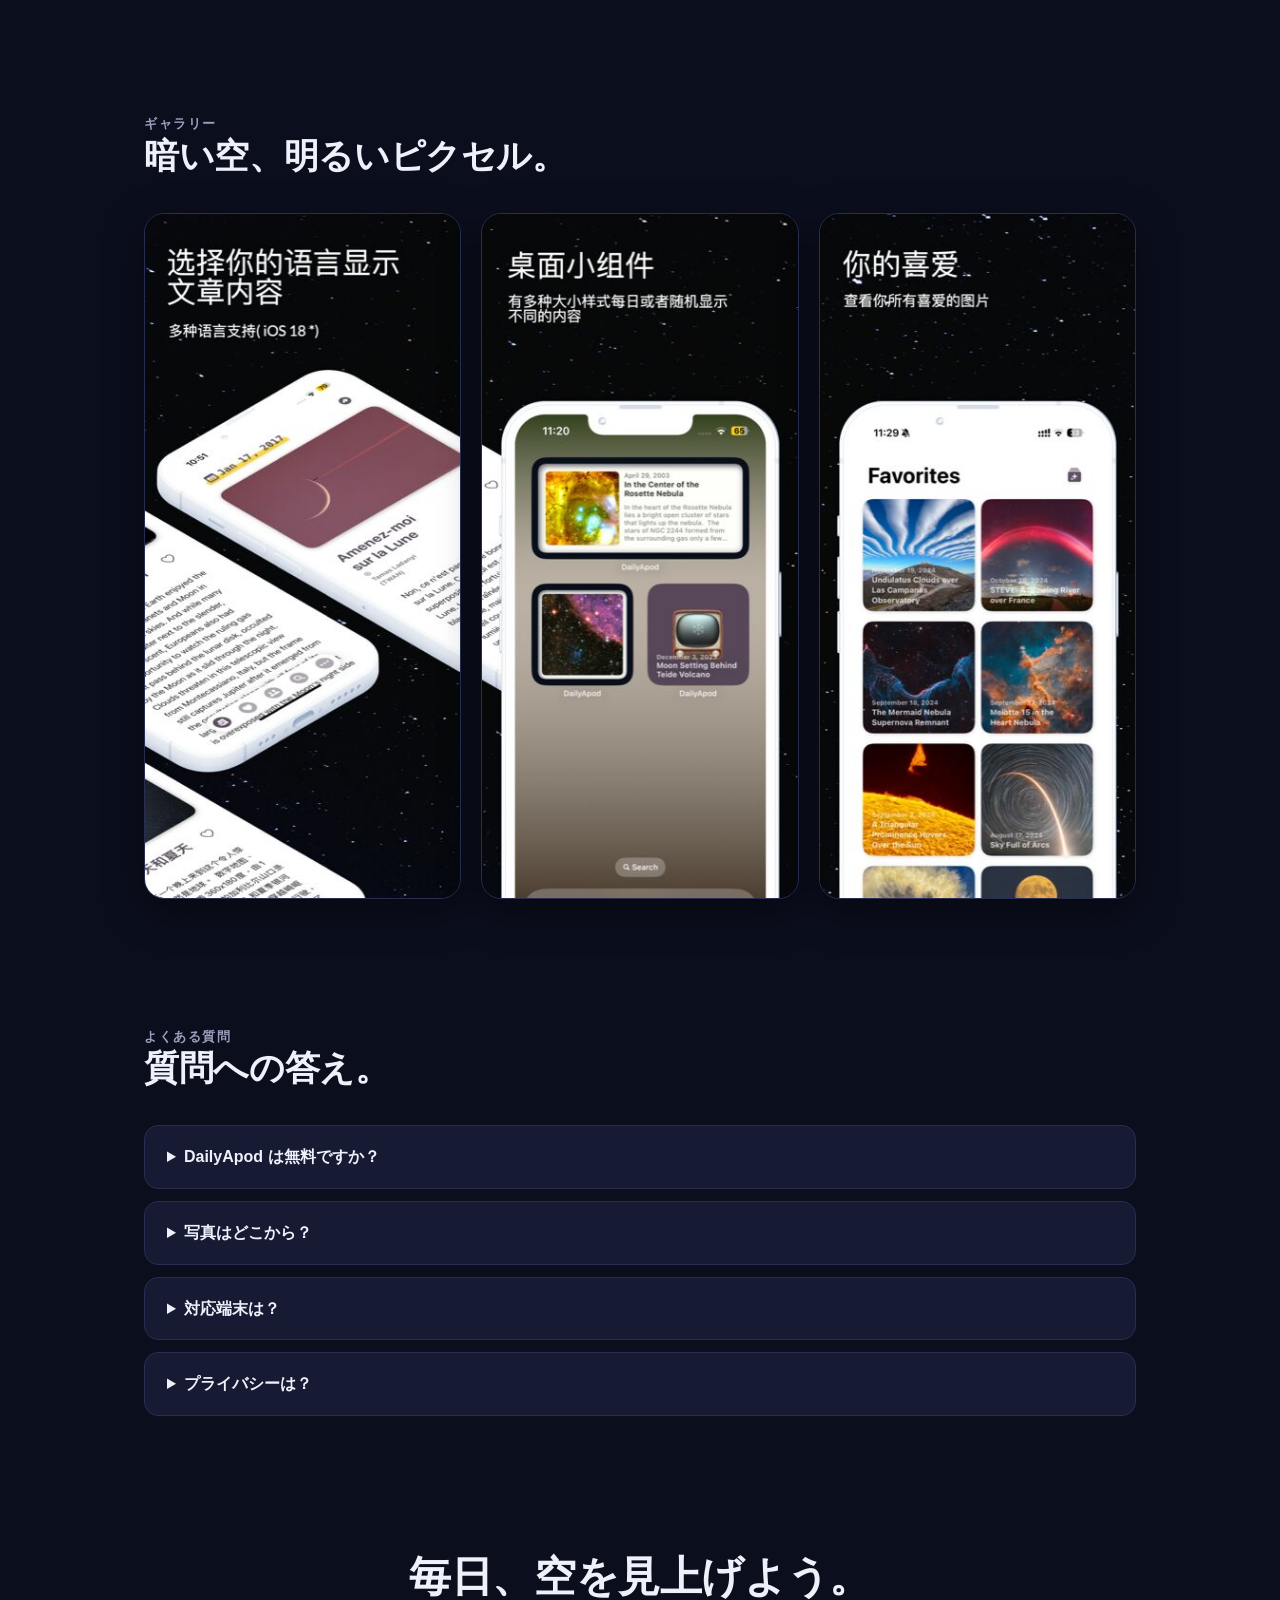
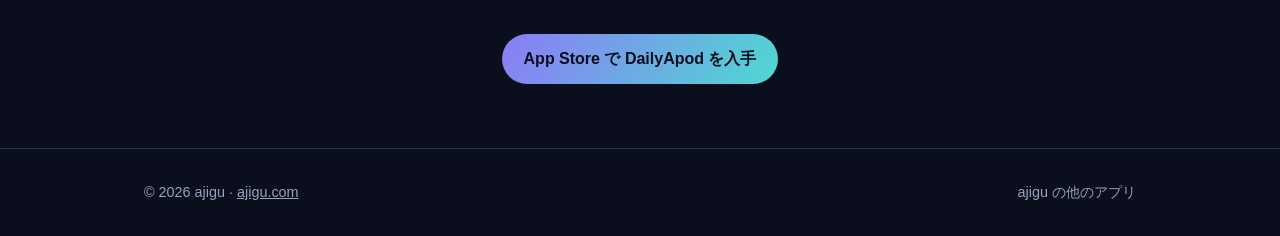
==== commit 0e07295a: "Add Traditional Chinese and Korean locales" ====
--- a/ja/index.html
+++ b/ja/index.html
@@ -17,7 +17,9 @@
   <link rel="canonical" href="https://dailyapod.ajigu.com/ja/">
   <link rel="alternate" hreflang="en" href="https://dailyapod.ajigu.com/">
   <link rel="alternate" hreflang="zh-Hans" href="https://dailyapod.ajigu.com/zh-hans/">
+  <link rel="alternate" hreflang="zh-Hant" href="https://dailyapod.ajigu.com/zh-hant/">
   <link rel="alternate" hreflang="ja" href="https://dailyapod.ajigu.com/ja/">
+  <link rel="alternate" hreflang="ko" href="https://dailyapod.ajigu.com/ko/">
   <link rel="alternate" hreflang="x-default" href="https://dailyapod.ajigu.com/">
 
   <script type="application/ld+json">{"@context": "https://schema.org", "@type": "SoftwareApplication", "name": "DailyApod", "alternateName": ["天文写真アプリ", "APOD アプリ", "NASA 写真"], "operatingSystem": "iOS, iPadOS, macOS, visionOS", "applicationCategory": "MultimediaApplication", "description": "NASA の毎日の天文写真（APOD）を、美しく iPhone へ。閲覧、検索、お気に入り、ウィジェット対応。", "offers": {"@type": "Offer", "price": "0", "priceCurrency": "USD"}, "url": "https://dailyapod.ajigu.com/", "author": {"@type": "Organization", "name": "ajigu", "url": "https://ajigu.com/"}, "image": "https://dailyapod.ajigu.com/assets/app-icon.png"}</script>
@@ -45,7 +47,9 @@
         <div class="language-menu">
           <a data-language="en" href="/" lang="en">English</a>
           <a data-language="zh-Hans" href="/zh-hans/" lang="zh-Hans">简体中文</a>
+          <a data-language="zh-Hant" href="/zh-hant/" lang="zh-Hant">繁體中文</a>
           <a data-language="ja" href="/ja/" lang="ja" aria-current="page">日本語</a>
+          <a data-language="ko" href="/ko/" lang="ko">한국어</a>
         </div>
       </details>
     </nav>
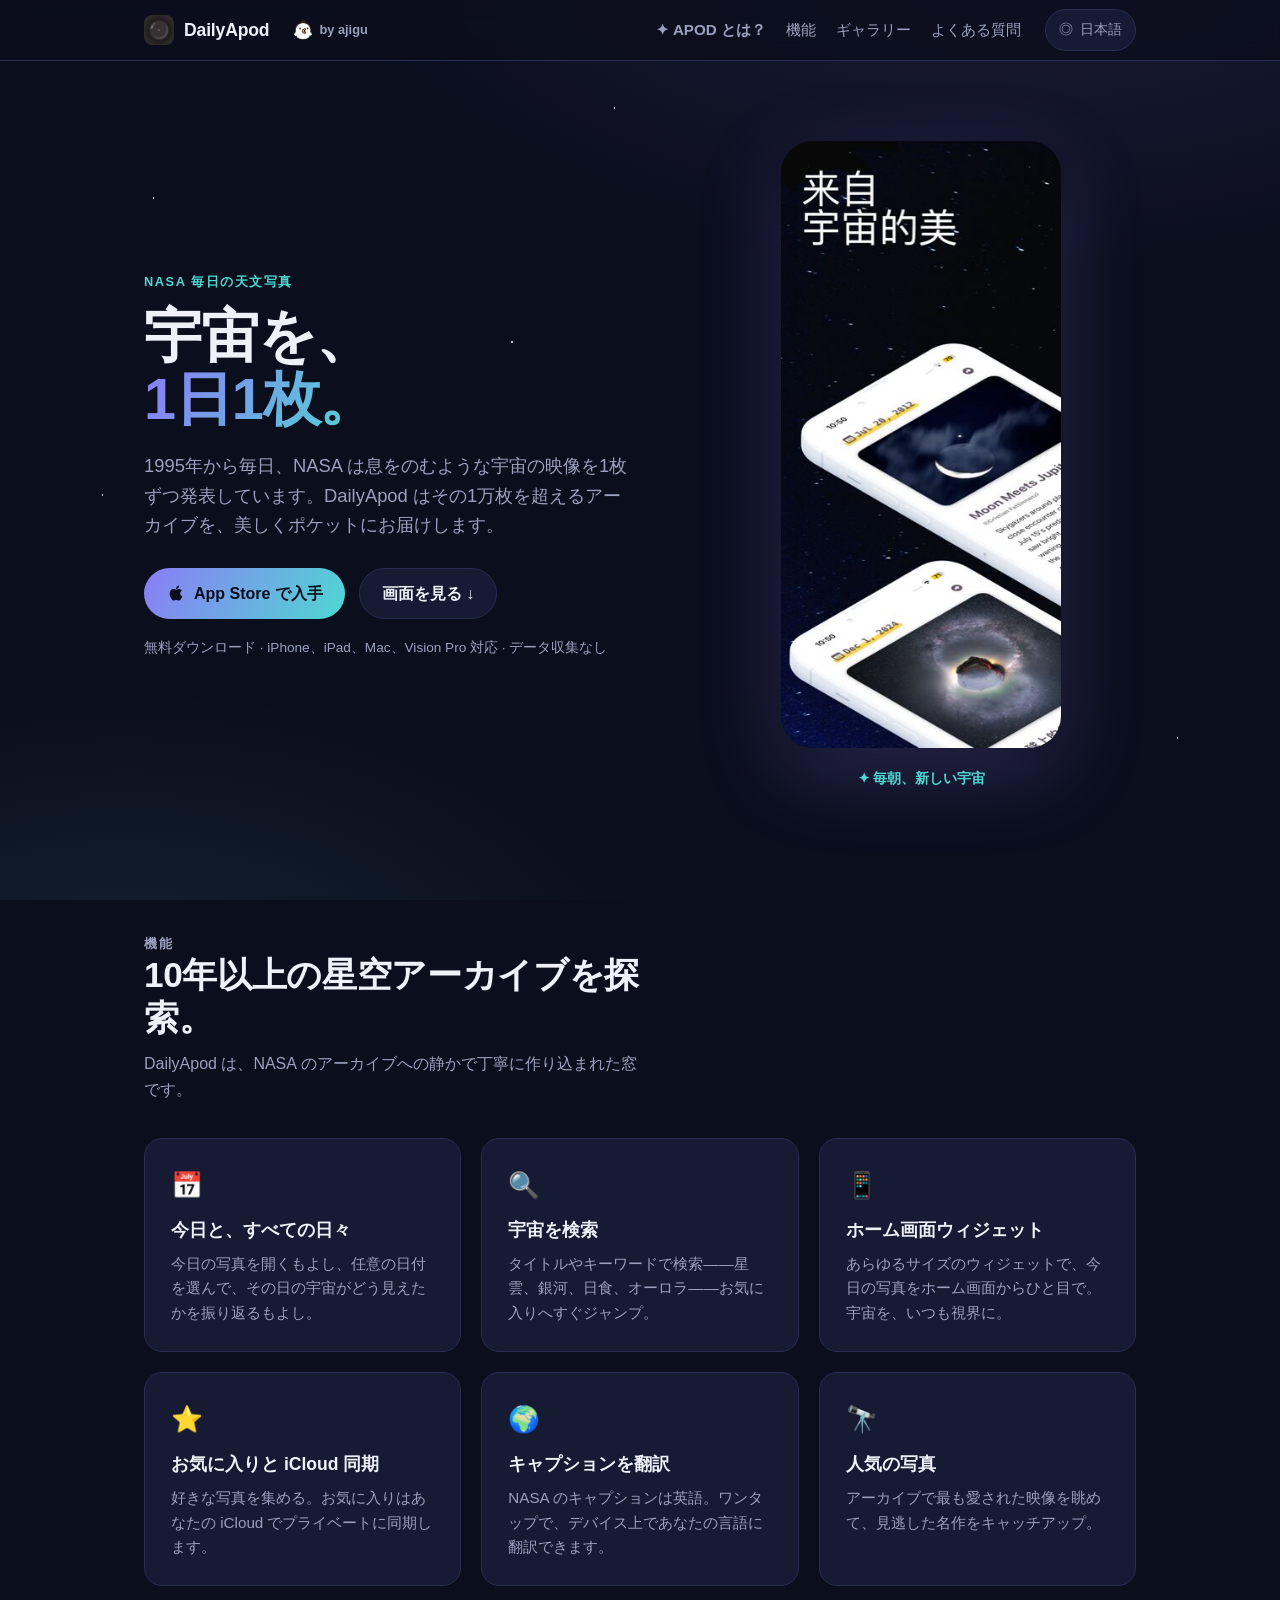
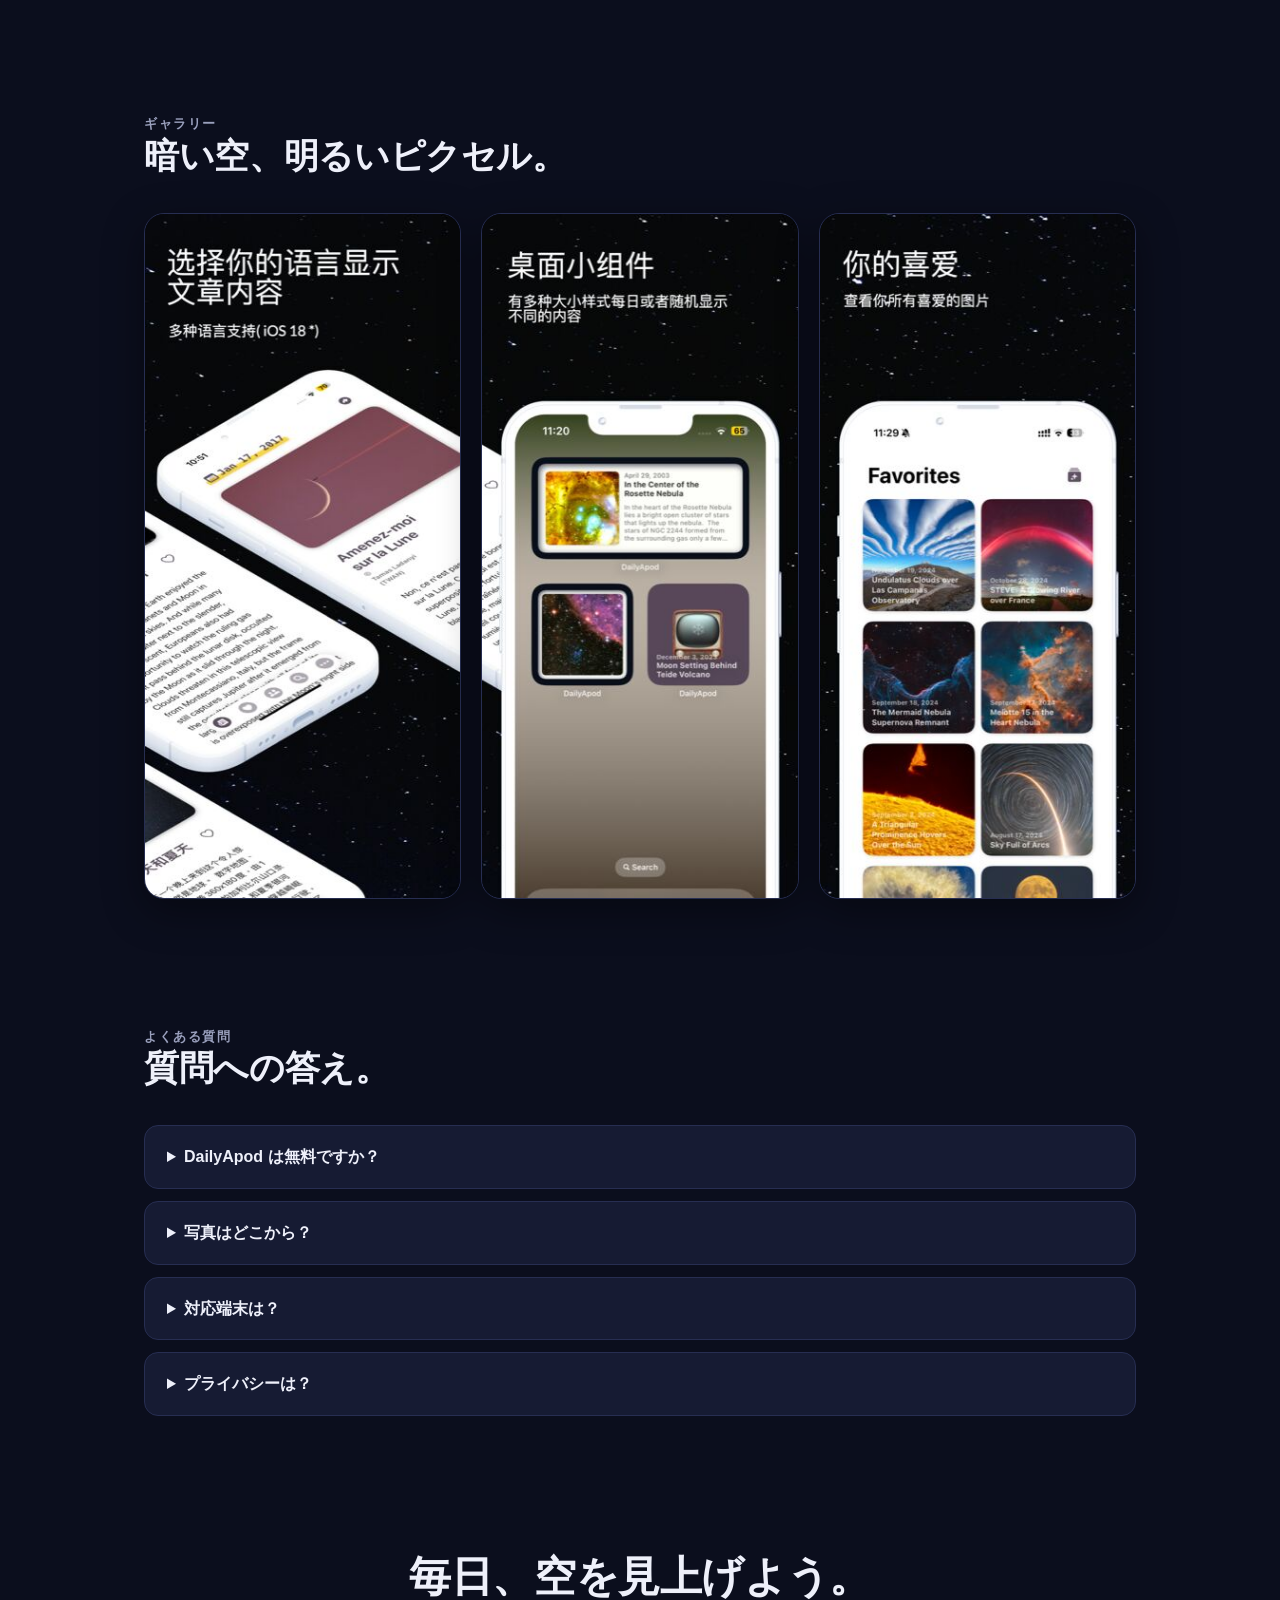
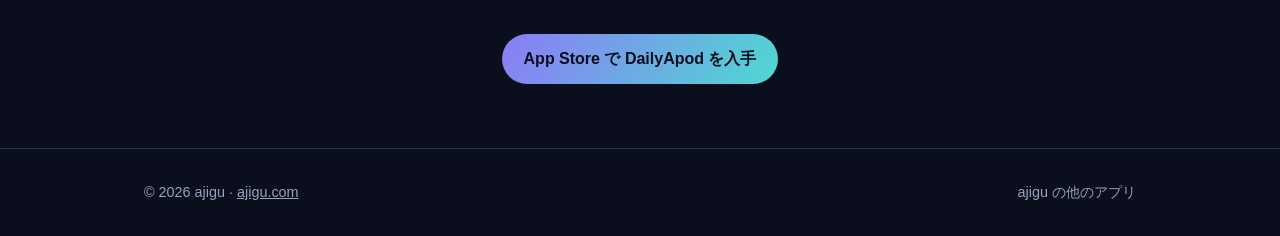
==== commit 451cd0db: "Unify language switcher with shared lang-kit component" ====
--- a/ja/index.html
+++ b/ja/index.html
@@ -14,6 +14,7 @@
   <title>DailyApod — NASA の毎日の天文写真を楽しむ iPhone アプリ</title>
   <link rel="icon" href="/assets/app-icon.png">
   <link rel="stylesheet" href="/styles.css?v=6">
+  <link rel="stylesheet" href="/lang-kit.css">
   <link rel="canonical" href="https://dailyapod.ajigu.com/ja/">
   <link rel="alternate" hreflang="en" href="https://dailyapod.ajigu.com/">
   <link rel="alternate" hreflang="zh-Hans" href="https://dailyapod.ajigu.com/zh-hans/">
@@ -168,5 +169,6 @@
     </div>
   </footer>
   <script defer src="/reveal.js"></script>
+  <script defer src="/lang-kit.js"></script>
 </body>
 </html>
--- a/lang-kit.css
+++ b/lang-kit.css
@@ -0,0 +1,79 @@
+/*
+ * lang-kit — shared language switcher styles for ajigu sites.
+ * Canonical copy: ajigu-site repo. Keep synced copies in
+ * snorz-site / dailyapod-site / typenote-landing.
+ * Colors adapt via each site's CSS variables; fallbacks match the warm palette.
+ */
+
+/* Shared dropdown (ajigu.com / gosleep / dailyapod markup) */
+.language-switcher { position: relative; font-size: 0.9rem; }
+.language-switcher summary {
+  cursor: pointer;
+  list-style: none;
+  color: var(--muted, #6f6a62);
+  white-space: nowrap;
+  display: inline-flex;
+  align-items: center;
+  gap: 7px;
+  min-height: 38px;
+  padding: 8px 13px;
+  border: 1px solid var(--border, var(--line, #e7e0d6));
+  border-radius: 999px;
+  background: var(--card, #fffdf9);
+}
+.language-switcher summary::-webkit-details-marker { display: none; }
+.language-switcher summary:hover { color: var(--ink, #2d2a26); }
+.language-switcher[open] summary { color: var(--ink, #2d2a26); }
+
+.language-menu {
+  position: absolute;
+  right: 0;
+  top: calc(100% + 8px);
+  background: var(--card, #fffdf9);
+  border: 1px solid var(--border, var(--line, #e7e0d6));
+  border-radius: 12px;
+  padding: 6px;
+  display: flex;
+  flex-direction: column;
+  min-width: 140px;
+  box-shadow: 0 8px 24px rgba(45, 42, 38, 0.12);
+  z-index: 60;
+}
+.language-menu a {
+  padding: 7px 12px;
+  border-radius: 8px;
+  text-decoration: none;
+  color: var(--muted, #6f6a62);
+  white-space: nowrap;
+}
+.language-menu a:hover { background: var(--bg, #f8f5f1); color: var(--ink, #2d2a26); }
+.language-menu a[aria-current="page"] { color: var(--accent, #e07856); font-weight: 600; }
+
+/* Full-width sheet on phones: menus can overflow small screens otherwise */
+@media (max-width: 650px) {
+  .language-menu {
+    position: fixed;
+    top: 76px;
+    left: 12px;
+    right: 12px;
+    min-width: 0;
+  }
+}
+
+/* TypeNote variant: replaces the old .lang-btn row */
+.langswitch-inline { position: relative; display: inline-flex; }
+.langswitch-inline summary {
+  font-size: 0.68rem;
+  font-weight: 700;
+  letter-spacing: 0.06em;
+  padding: 0.45rem 0.62rem;
+  min-height: 32px;
+  border-radius: 5px;
+  border: 1px solid rgba(26, 21, 16, 0.14);
+  background: transparent;
+  color: var(--ink-muted, #786e64);
+  gap: 4px;
+}
+.langswitch-inline[open] summary { background: rgba(26, 21, 16, 0.06); color: var(--ink, #1a1510); }
+.langswitch-inline .language-menu { font-size: 0.85rem; }
+.langswitch-inline .language-menu a[aria-current="page"] { color: var(--accent, #d4720a); }
